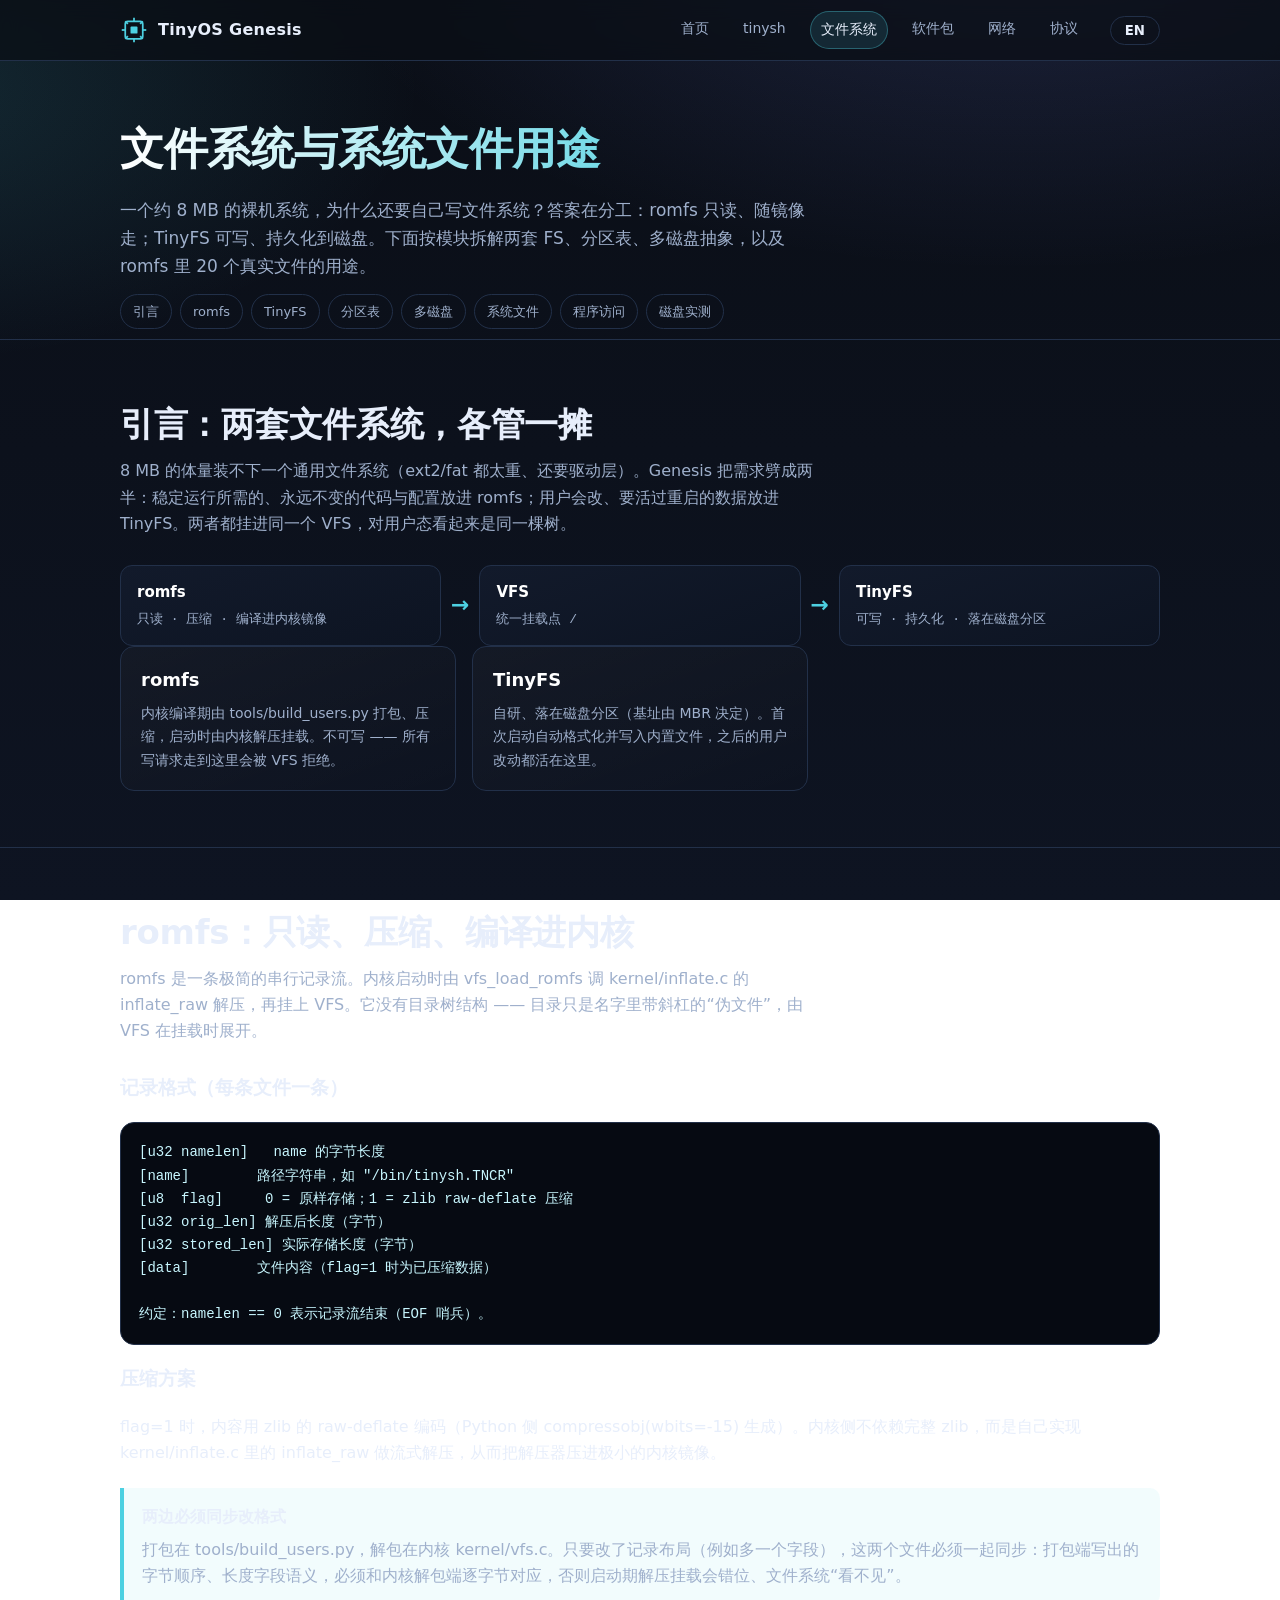
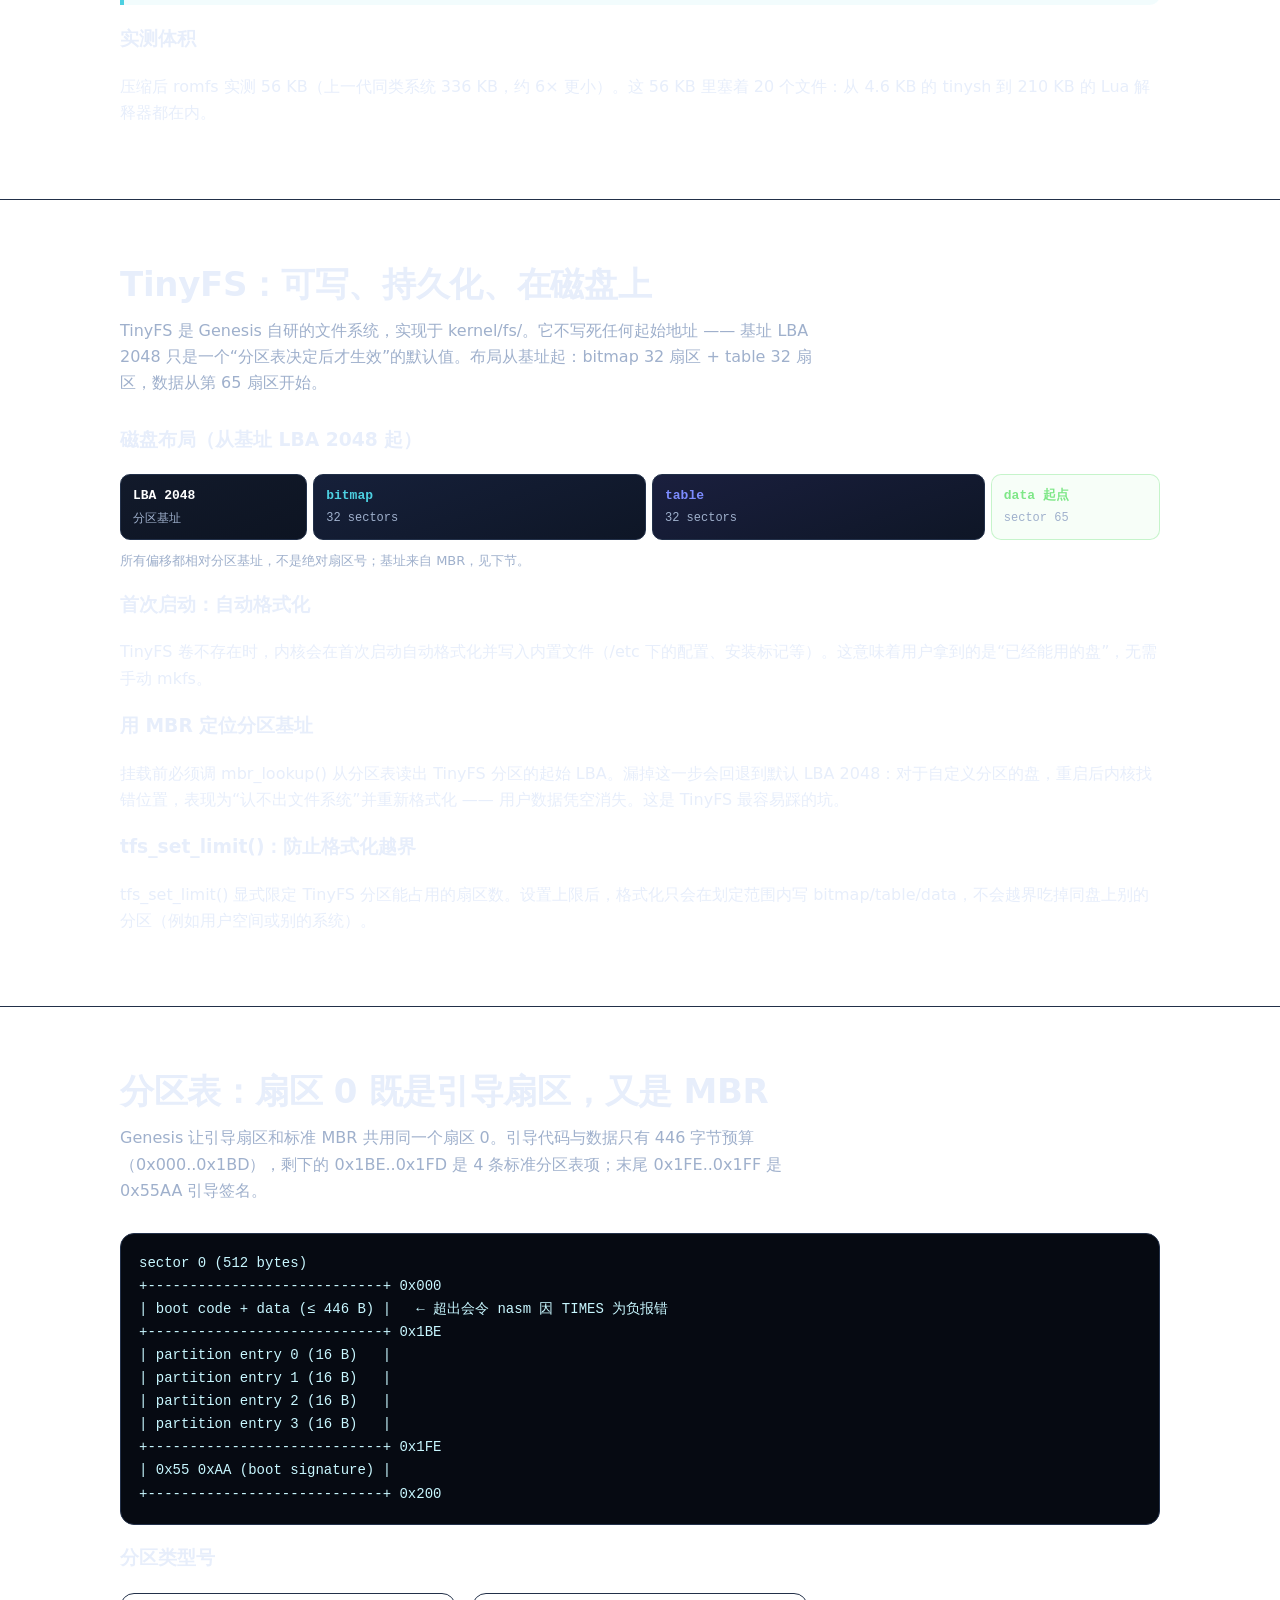
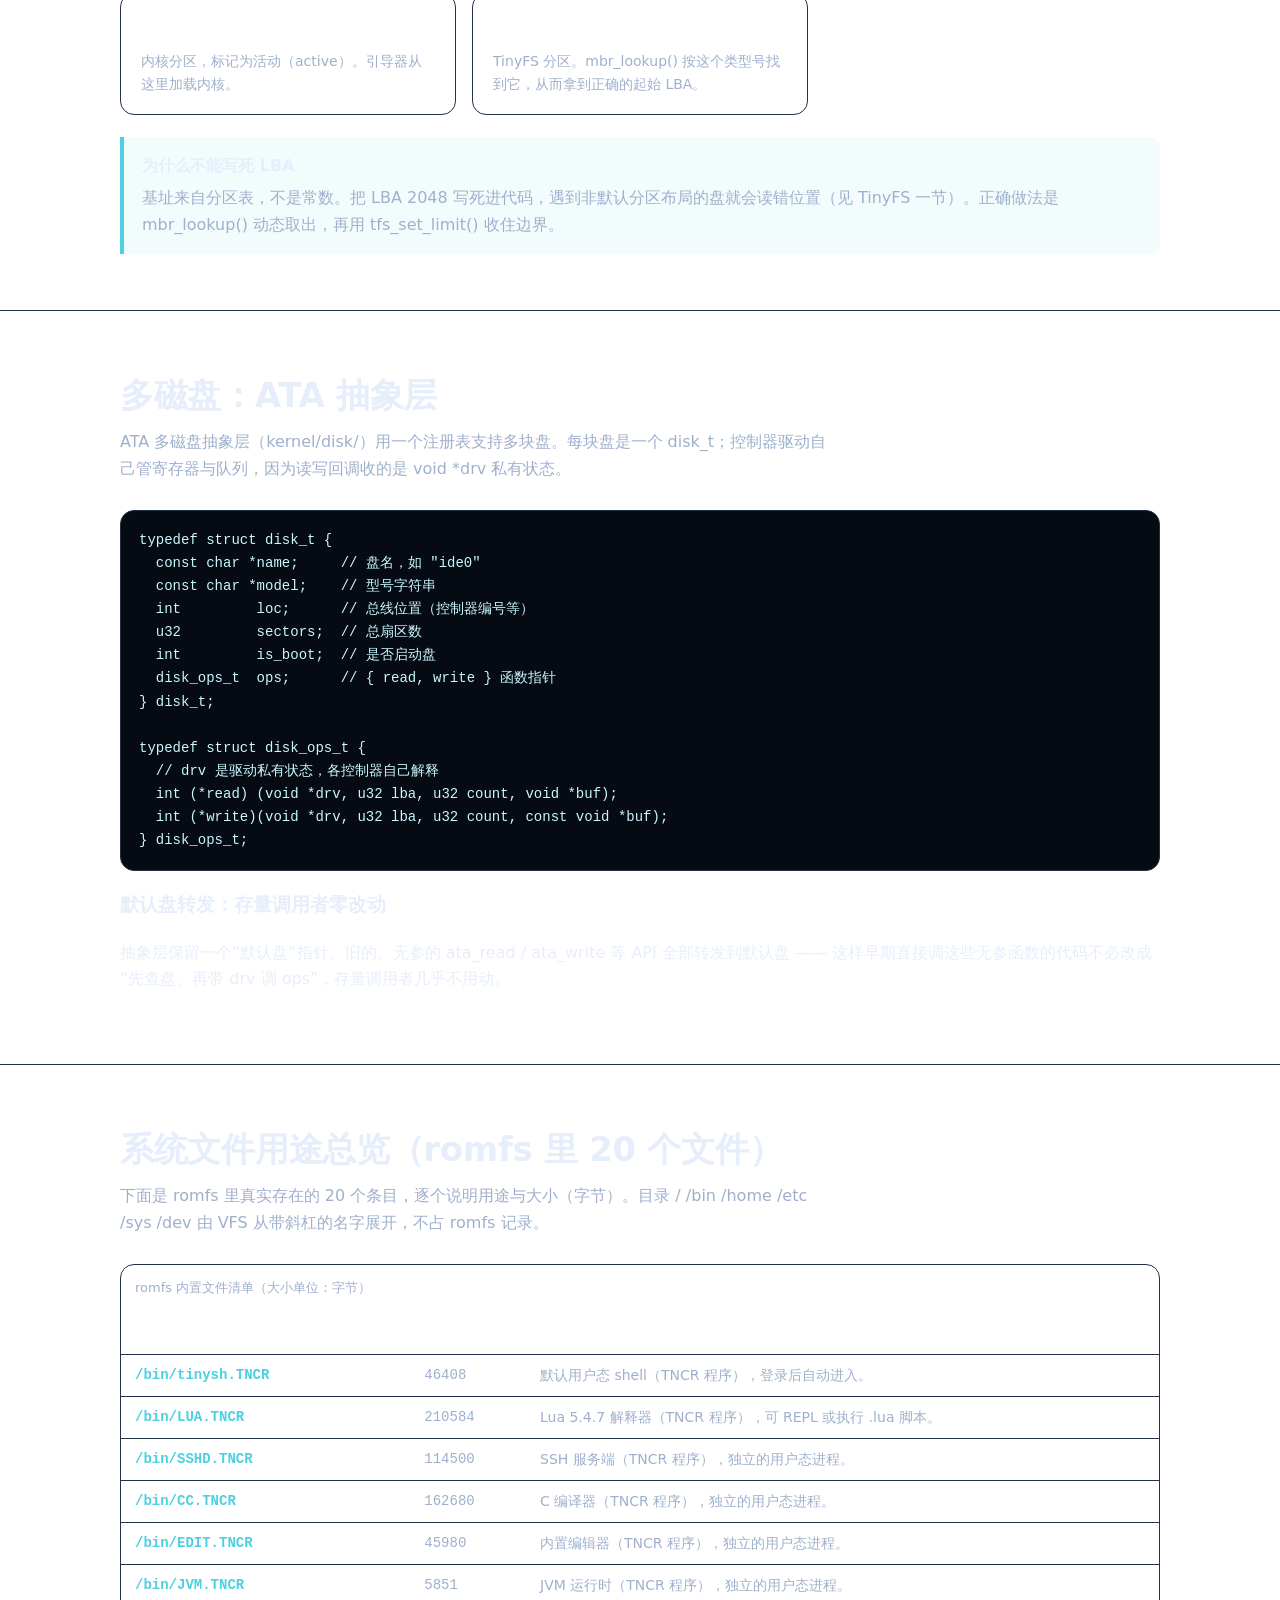
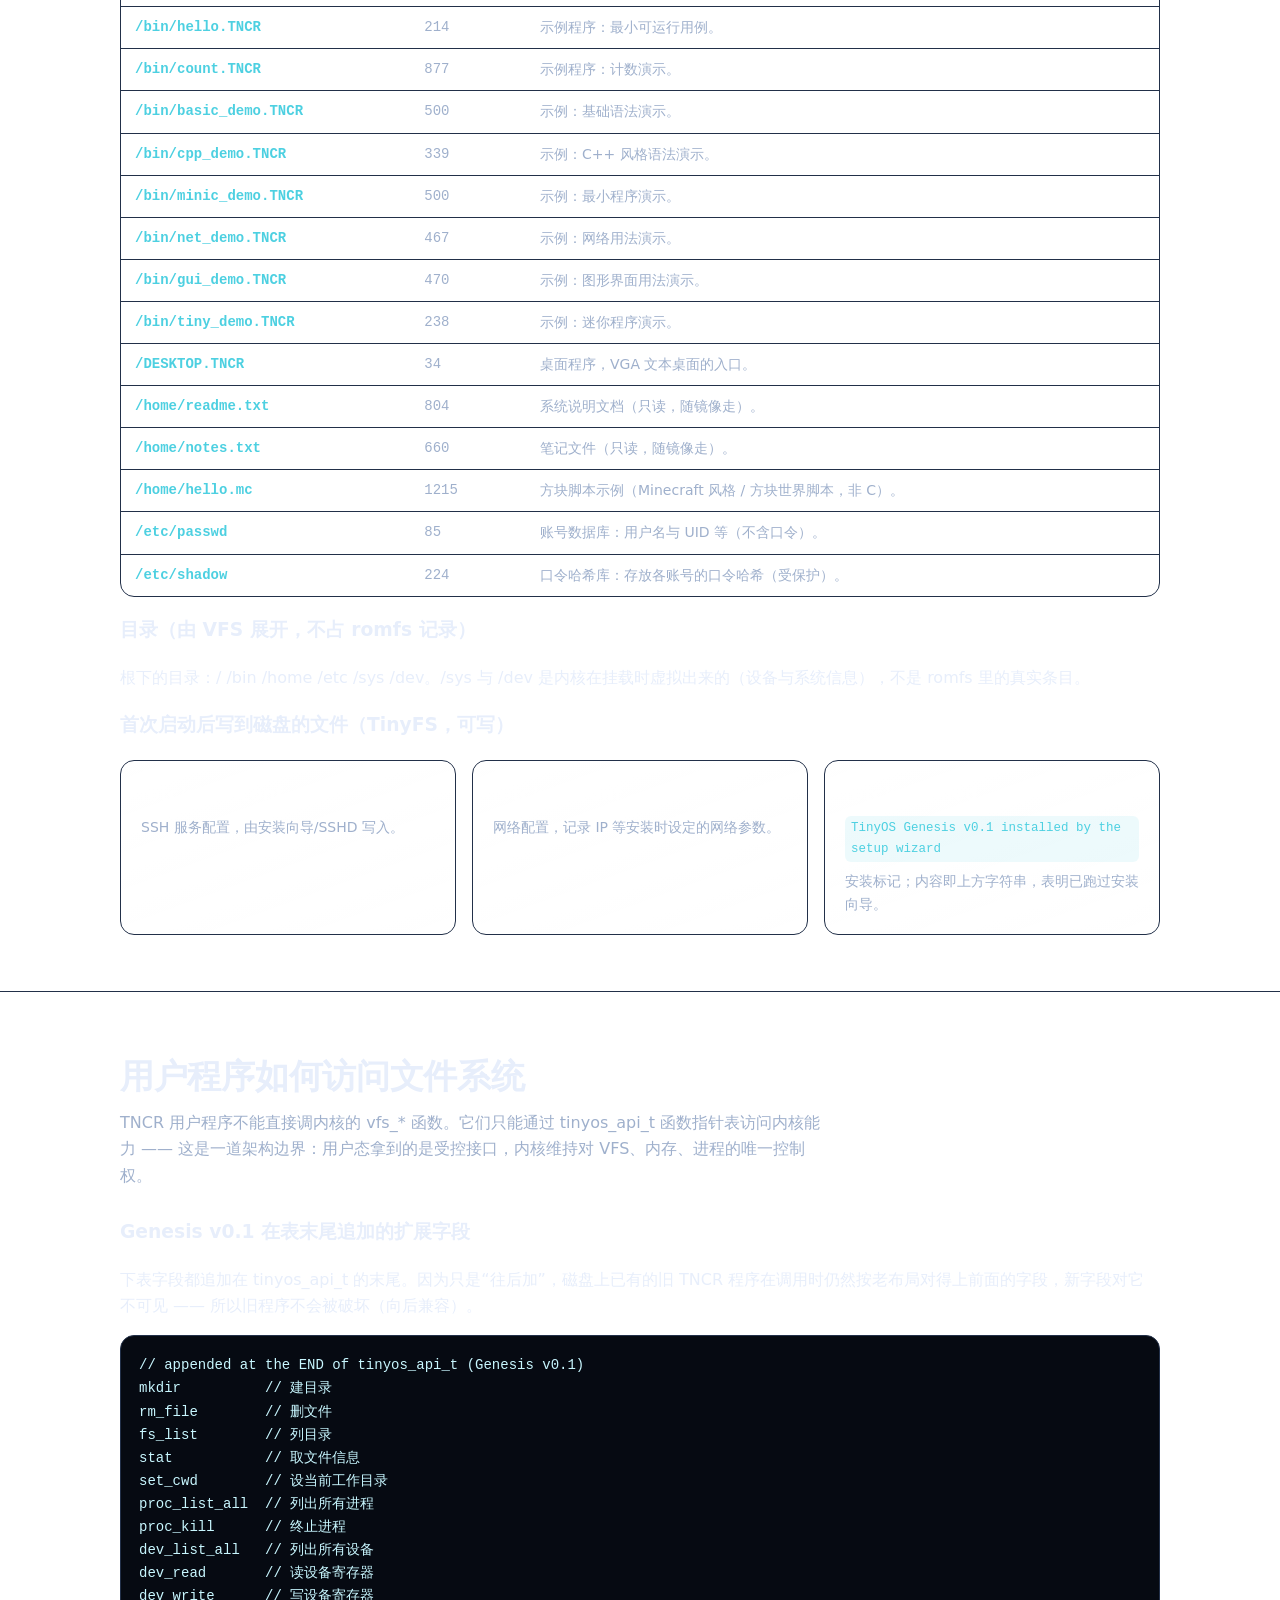
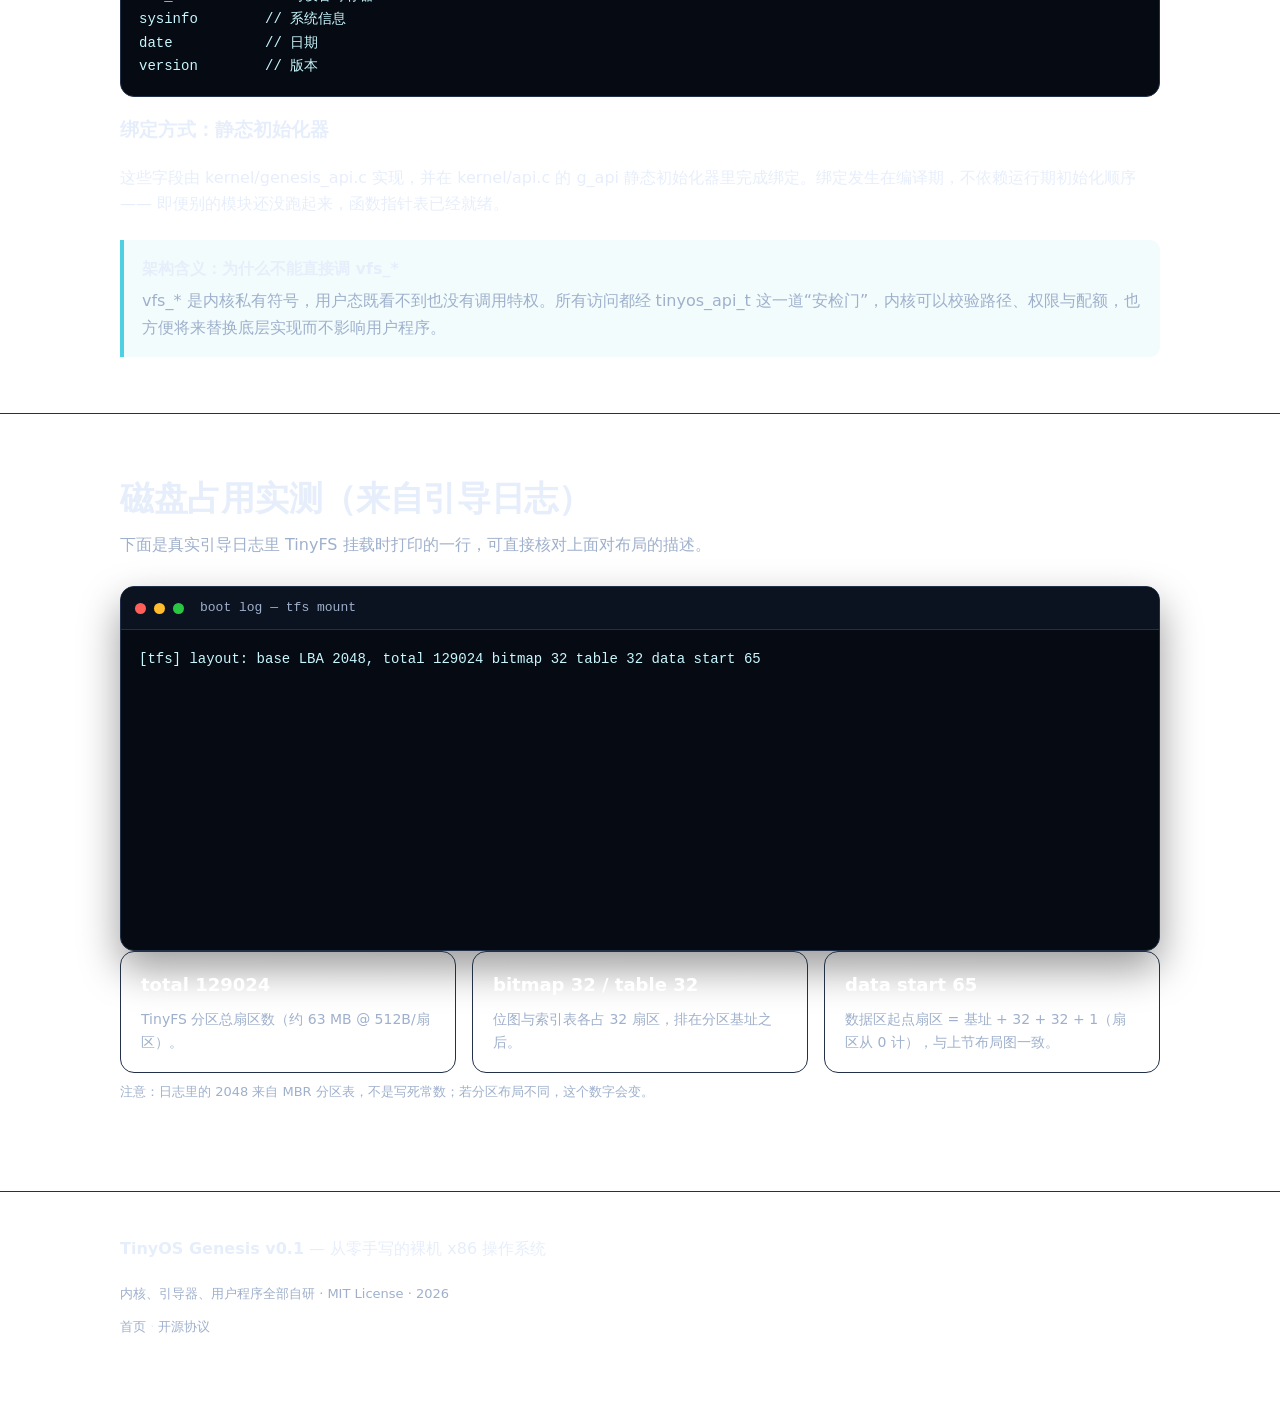
==== filesystem.html @ fe24ce2f "feat(site): full official website in the repo root, six pages GitHub Pages can only serve from the r" ====
<!DOCTYPE html>
<html lang="zh-CN">
<head>
  <meta charset="UTF-8" />
  <meta name="viewport" content="width=device-width, initial-scale=1.0" />
  <meta name="description" content="TinyOS Genesis v0.1 filesystem: the read-only compressed romfs, the writable persistent TinyFS on disk, MBR partition table, ATA multi-disk abstraction, and a full inventory of the 20 system files shipped in romfs." />
  <title>TinyOS Genesis v0.1 · 文件系统 / Filesystem</title>
  <link rel="stylesheet" href="style.css" />
</head>
<body>
  <a class="skip-link" href="#main" data-zh="跳到主内容" data-en="Skip to main content">跳到主内容</a>

  <header class="site-header">
    <div class="wrap header-inner">
      <a class="brand" href="index.html" aria-label="TinyOS Genesis home">
        <svg class="brand-logo" width="28" height="28" viewBox="0 0 32 32" role="img" aria-hidden="true">
          <rect x="6" y="6" width="20" height="20" rx="3" fill="none" stroke="currentColor" stroke-width="2"/>
          <rect x="12" y="12" width="8" height="8" rx="1" fill="currentColor"/>
          <g stroke="currentColor" stroke-width="2">
            <line x1="16" y1="2" x2="16" y2="6"/><line x1="16" y1="26" x2="16" y2="30"/>
            <line x1="2" y1="16" x2="6" y2="16"/><line x1="26" y1="16" x2="30" y2="16"/>
            <line x1="6" y1="6" x2="9" y2="9"/><line x1="26" y1="6" x2="23" y2="9"/>
            <line x1="6" y1="26" x2="9" y2="23"/><line x1="26" y1="26" x2="23" y2="23"/>
          </g>
        </svg>
        <span class="brand-name">TinyOS&nbsp;Genesis</span>
      </a>

      <nav class="site-nav" aria-label="主导航">
        <a href="index.html" data-zh="首页" data-en="Home">首页</a>
        <a href="tinysh.html" data-zh="tinysh" data-en="tinysh">tinysh</a>
        <a href="filesystem.html" aria-current="page" data-zh="文件系统" data-en="Filesystem">文件系统</a>
        <a href="packages.html" data-zh="软件包" data-en="Packages">软件包</a>
        <a href="network.html" data-zh="网络" data-en="Network">网络</a>
        <a href="license.html" data-zh="协议" data-en="License">协议</a>
      </nav>

      <button id="lang-toggle" class="lang-toggle" type="button"
              data-zh="EN" data-en="中文" aria-label="切换语言 / Switch language">EN</button>
    </div>
  </header>

  <main id="main">
    <!-- PAGE HEAD -->
    <section class="page-head" aria-labelledby="page-title">
      <div class="wrap">
        <h1 id="page-title" data-zh="文件系统与系统文件用途" data-en="Filesystem &amp; system files">文件系统与系统文件用途</h1>
        <p class="lede" data-zh="一个约 8&nbsp;MB 的裸机系统，为什么还要自己写文件系统？答案在分工：romfs 只读、随镜像走；TinyFS 可写、持久化到磁盘。下面按模块拆解两套 FS、分区表、多磁盘抽象，以及 romfs 里 20 个真实文件的用途。"
                       data-en="For a bare-metal system of only ~8&nbsp;MB, why hand-write a filesystem at all? The answer is division of labour: romfs is read-only and travels with the image; TinyFS is writable and persists to disk. Below: both filesystems, the partition table, the multi-disk abstraction, and the purpose of all 20 real files shipped in romfs.">一个约 8&nbsp;MB 的裸机系统，为什么还要自己写文件系统？答案在分工：romfs 只读、随镜像走；TinyFS 可写、持久化到磁盘。下面按模块拆解两套 FS、分区表、多磁盘抽象，以及 romfs 里 20 个真实文件的用途。</p>

        <nav class="section-toc" aria-label="本页区块导航">
          <a href="#intro" data-zh="引言" data-en="Intro">引言</a>
          <a href="#romfs" data-zh="romfs" data-en="romfs">romfs</a>
          <a href="#tinyfs" data-zh="TinyFS" data-en="TinyFS">TinyFS</a>
          <a href="#mbr" data-zh="分区表" data-en="Partition table">分区表</a>
          <a href="#disk" data-zh="多磁盘" data-en="Multi-disk">多磁盘</a>
          <a href="#files" data-zh="系统文件" data-en="System files">系统文件</a>
          <a href="#api" data-zh="程序访问" data-en="Program access">程序访问</a>
          <a href="#usage" data-zh="磁盘实测" data-en="Disk usage">磁盘实测</a>
        </nav>
      </div>
    </section>

    <!-- 1. INTRO -->
    <section id="intro" class="section" aria-labelledby="intro-title">
      <div class="wrap">
        <h2 id="intro-title" data-zh="引言：两套文件系统，各管一摊" data-en="Intro: two filesystems, two jobs">引言：两套文件系统，各管一摊</h2>
        <p class="section-lead" data-zh="8&nbsp;MB 的体量装不下一个通用文件系统（ext2/fat 都太重、还要驱动层）。Genesis 把需求劈成两半：稳定运行所需的、永远不变的代码与配置放进 romfs；用户会改、要活过重启的数据放进 TinyFS。两者都挂进同一个 VFS，对用户态看起来是同一棵树。"
                              data-en="An 8&nbsp;MB footprint cannot carry a general-purpose filesystem (ext2/fat are too heavy and need a driver layer). Genesis splits the need in two: code and config that never change go into romfs; data the user mutates and must survive a reboot goes into TinyFS. Both mount into one VFS, so user space sees a single tree.">8&nbsp;MB 的体量装不下一个通用文件系统（ext2/fat 都太重、还要驱动层）。Genesis 把需求劈成两半：稳定运行所需的、永远不变的代码与配置放进 romfs；用户会改、要活过重启的数据放进 TinyFS。两者都挂进同一个 VFS，对用户态看起来是同一棵树。</p>

        <ol class="arch" aria-label="两套文件系统分工示意">
          <li class="arch-node">
            <span class="arch-tag">romfs</span>
            <span class="arch-detail" data-zh="只读 · 压缩 · 编译进内核镜像" data-en="read-only · compressed · linked into kernel image">只读 · 压缩 · 编译进内核镜像</span>
          </li>
          <li class="arch-arrow" aria-hidden="true">→</li>
          <li class="arch-node">
            <span class="arch-tag">VFS</span>
            <span class="arch-detail" data-zh="统一挂载点 /" data-en="single mount point /">统一挂载点 /</span>
          </li>
          <li class="arch-arrow" aria-hidden="true">→</li>
          <li class="arch-node">
            <span class="arch-tag">TinyFS</span>
            <span class="arch-detail" data-zh="可写 · 持久化 · 落在磁盘分区" data-en="writable · persistent · on disk partition">可写 · 持久化 · 落在磁盘分区</span>
          </li>
        </ol>

        <ul class="matrix">
          <li class="card">
            <h3>romfs</h3>
            <p data-zh="内核编译期由 tools/build_users.py 打包、压缩，启动时由内核解压挂载。不可写 —— 所有写请求走到这里会被 VFS 拒绝。" data-en="Packed and compressed at build time by tools/build_users.py, then decompressed and mounted by the kernel at boot. Not writable — any write reaching here is rejected by the VFS.">内核编译期由 tools/build_users.py 打包、压缩，启动时由内核解压挂载。不可写 —— 所有写请求走到这里会被 VFS 拒绝。</p>
          </li>
          <li class="card">
            <h3>TinyFS</h3>
            <p data-zh="自研、落在磁盘分区（基址由 MBR 决定）。首次启动自动格式化并写入内置文件，之后的用户改动都活在这里。" data-en="Hand-written, living in a disk partition (base address decided by the MBR). Auto-formats on first boot and writes built-in files; later user changes all live here.">自研、落在磁盘分区（基址由 MBR 决定）。首次启动自动格式化并写入内置文件，之后的用户改动都活在这里。</p>
          </li>
        </ul>
      </div>
    </section>

    <!-- 2. ROMFS -->
    <section id="romfs" class="section" aria-labelledby="romfs-title">
      <div class="wrap">
        <h2 id="romfs-title" data-zh="romfs：只读、压缩、编译进内核" data-en="romfs: read-only, compressed, linked into the kernel">romfs：只读、压缩、编译进内核</h2>
        <p class="section-lead" data-zh="romfs 是一条极简的串行记录流。内核启动时由 vfs_load_romfs 调 kernel/inflate.c 的 inflate_raw 解压，再挂上 VFS。它没有目录树结构 —— 目录只是名字里带斜杠的“伪文件”，由 VFS 在挂载时展开。"
                              data-en="romfs is a minimal serial stream of records. At boot vfs_load_romfs calls inflate_raw from kernel/inflate.c to decompress it, then mounts it on the VFS. There is no directory tree — directories are just pseudo-files whose names contain slashes, expanded by the VFS at mount time.">romfs 是一条极简的串行记录流。内核启动时由 vfs_load_romfs 调 kernel/inflate.c 的 inflate_raw 解压，再挂上 VFS。它没有目录树结构 —— 目录只是名字里带斜杠的“伪文件”，由 VFS 在挂载时展开。</p>

        <h3 data-zh="记录格式（每条文件一条）" data-en="Record format (one per file)">记录格式（每条文件一条）</h3>
        <div class="code-block" role="img" aria-label="romfs 记录字节布局">
          <pre aria-label="romfs record layout"><code>[u32 namelen]   name 的字节长度
[name]        路径字符串，如 "/bin/tinysh.TNCR"
[u8  flag]     0 = 原样存储；1 = zlib raw-deflate 压缩
[u32 orig_len] 解压后长度（字节）
[u32 stored_len] 实际存储长度（字节）
[data]        文件内容（flag=1 时为已压缩数据）

约定：namelen == 0 表示记录流结束（EOF 哨兵）。</code></pre>
        </div>

        <h3 data-zh="压缩方案" data-en="Compression scheme">压缩方案</h3>
        <p data-zh="flag=1 时，内容用 zlib 的 raw-deflate 编码（Python 侧 compressobj(wbits=-15) 生成）。内核侧不依赖完整 zlib，而是自己实现 kernel/inflate.c 里的 inflate_raw 做流式解压，从而把解压器压进极小的内核镜像。" data-en="When flag=1, the content is zlib raw-deflate (produced host-side with Python compressobj(wbits=-15)). The kernel does not link a full zlib; instead it ships its own inflate_raw in kernel/inflate.c for streaming decompression, keeping the decompressor tiny.">flag=1 时，内容用 zlib 的 raw-deflate 编码（Python 侧 compressobj(wbits=-15) 生成）。内核侧不依赖完整 zlib，而是自己实现 kernel/inflate.c 里的 inflate_raw 做流式解压，从而把解压器压进极小的内核镜像。</p>

        <div class="callout" role="note">
          <h3 data-zh="两边必须同步改格式" data-en="The format must change on both sides">两边必须同步改格式</h3>
          <p data-zh="打包在 tools/build_users.py，解包在内核 kernel/vfs.c。只要改了记录布局（例如多一个字段），这两个文件必须一起同步：打包端写出的字节顺序、长度字段语义，必须和内核解包端逐字节对应，否则启动期解压挂载会错位、文件系统“看不见”。" data-en="Packing lives in tools/build_users.py; unpacking lives in the kernel's kernel/vfs.c. Any change to the record layout (e.g. adding a field) must be made in both files together: the byte order and length fields written by the packer must match the kernel's unpacker exactly, or the boot-time decompress/mount misaligns and the filesystem silently “disappears”.">打包在 tools/build_users.py，解包在内核 kernel/vfs.c。只要改了记录布局（例如多一个字段），这两个文件必须一起同步：打包端写出的字节顺序、长度字段语义，必须和内核解包端逐字节对应，否则启动期解压挂载会错位、文件系统“看不见”。</p>
        </div>

        <h3 data-zh="实测体积" data-en="Measured size">实测体积</h3>
        <p data-zh="压缩后 romfs 实测 56&nbsp;KB（上一代同类系统 336&nbsp;KB，约 6× 更小）。这 56&nbsp;KB 里塞着 20 个文件：从 4.6&nbsp;KB 的 tinysh 到 210&nbsp;KB 的 Lua 解释器都在内。" data-en="The compressed romfs measures 56&nbsp;KB in practice (the previous generation was 336&nbsp;KB — roughly 6× smaller). Those 56&nbsp;KB hold all 20 files, from the 4.6&nbsp;KB tinysh up to the 210&nbsp;KB Lua interpreter.">压缩后 romfs 实测 56&nbsp;KB（上一代同类系统 336&nbsp;KB，约 6× 更小）。这 56&nbsp;KB 里塞着 20 个文件：从 4.6&nbsp;KB 的 tinysh 到 210&nbsp;KB 的 Lua 解释器都在内。</p>
      </div>
    </section>

    <!-- 3. TINYFS -->
    <section id="tinyfs" class="section" aria-labelledby="tinyfs-title">
      <div class="wrap">
        <h2 id="tinyfs-title" data-zh="TinyFS：可写、持久化、在磁盘上" data-en="TinyFS: writable, persistent, on disk">TinyFS：可写、持久化、在磁盘上</h2>
        <p class="section-lead" data-zh="TinyFS 是 Genesis 自研的文件系统，实现于 kernel/fs/。它不写死任何起始地址 —— 基址 LBA 2048 只是一个“分区表决定后才生效”的默认值。布局从基址起：bitmap 32 扇区 + table 32 扇区，数据从第 65 扇区开始。"
                              data-en="TinyFS is Genesis's hand-written filesystem, implemented under kernel/fs/. It hard-codes nothing: the base LBA 2048 is only a default that takes effect after the partition table decides. From the base, the layout is: bitmap 32 sectors + table 32 sectors, with data starting at sector 65.">TinyFS 是 Genesis 自研的文件系统，实现于 kernel/fs/。它不写死任何起始地址 —— 基址 LBA 2048 只是一个“分区表决定后才生效”的默认值。布局从基址起：bitmap 32 扇区 + table 32 扇区，数据从第 65 扇区开始。</p>

        <h3 data-zh="磁盘布局（从基址 LBA 2048 起）" data-en="Disk layout (from base LBA 2048)">磁盘布局（从基址 LBA 2048 起）</h3>
        <div role="img" aria-label="TinyFS 磁盘布局：bitmap 32 扇区、table 32 扇区、data 从 65 扇区起"
             style="display:flex; flex-direction:column; gap:10px; margin:8px 0 4px;">
          <div style="display:flex; flex-wrap:wrap; gap:6px; align-items:stretch;">
            <div style="flex:0 0 18%; min-width:90px; border:1px solid var(--line); border-radius:10px; padding:10px 12px; background:linear-gradient(160deg,#121a2b,#0d1422); display:flex; flex-direction:column; justify-content:center; gap:2px;">
              <span style="font-weight:800; color:#fff; font-family:var(--mono); font-size:13px;">LBA 2048</span>
              <span style="font-size:12px; color:var(--muted);" data-zh="分区基址" data-en="partition base">分区基址</span>
            </div>
            <div style="flex:0 0 32%; min-width:90px; border:1px solid var(--line); border-radius:10px; padding:10px 12px; background:linear-gradient(160deg,#16203a,#0e1626); display:flex; flex-direction:column; justify-content:center; gap:2px;">
              <span style="font-weight:800; color:var(--accent); font-family:var(--mono); font-size:13px;">bitmap</span>
              <span style="font-size:12px; color:var(--muted); font-family:var(--mono);">32 sectors</span>
            </div>
            <div style="flex:0 0 32%; min-width:90px; border:1px solid var(--line); border-radius:10px; padding:10px 12px; background:linear-gradient(160deg,#1a1f3e,#0e1626); display:flex; flex-direction:column; justify-content:center; gap:2px;">
              <span style="font-weight:800; color:var(--accent-2); font-family:var(--mono); font-size:13px;">table</span>
              <span style="font-size:12px; color:var(--muted); font-family:var(--mono);">32 sectors</span>
            </div>
            <div style="flex:1 1 auto; min-width:90px; border:1px solid rgba(126,231,135,.4); border-radius:10px; padding:10px 12px; background:rgba(126,231,135,.06); display:flex; flex-direction:column; justify-content:center; gap:2px;">
              <span style="font-weight:800; color:var(--good); font-family:var(--mono); font-size:13px;" data-zh="data 起点" data-en="data start">data 起点</span>
              <span style="font-size:12px; color:var(--muted); font-family:var(--mono);">sector 65</span>
            </div>
          </div>
          <p style="color:var(--muted); font-size:13px; margin:0;" data-zh="所有偏移都相对分区基址，不是绝对扇区号；基址来自 MBR，见下节。" data-en="All offsets are relative to the partition base, not absolute sector numbers; the base comes from the MBR, next section.">所有偏移都相对分区基址，不是绝对扇区号；基址来自 MBR，见下节。</p>
        </div>

        <h3 data-zh="首次启动：自动格式化" data-en="First boot: auto-format">首次启动：自动格式化</h3>
        <p data-zh="TinyFS 卷不存在时，内核会在首次启动自动格式化并写入内置文件（/etc 下的配置、安装标记等）。这意味着用户拿到的是“已经能用的盘”，无需手动 mkfs。"
           data-en="When a TinyFS volume is absent, the kernel auto-formats it on first boot and writes the built-in files (/etc config, install marker, etc.). The user gets a ready-to-use disk with no manual mkfs.">TinyFS 卷不存在时，内核会在首次启动自动格式化并写入内置文件（/etc 下的配置、安装标记等）。这意味着用户拿到的是“已经能用的盘”，无需手动 mkfs。</p>

        <h3 data-zh="用 MBR 定位分区基址" data-en="Locate the base via the MBR">用 MBR 定位分区基址</h3>
        <p data-zh="挂载前必须调 mbr_lookup() 从分区表读出 TinyFS 分区的起始 LBA。漏掉这一步会回退到默认 LBA 2048：对于自定义分区的盘，重启后内核找错位置，表现为“认不出文件系统”并重新格式化 —— 用户数据凭空消失。这是 TinyFS 最容易踩的坑。"
           data-en="Before mounting, mbr_lookup() must read the TinyFS partition's start LBA from the partition table. Skip it and the code falls back to the default LBA 2048; on a custom-partitioned disk the kernel then looks in the wrong place, “fails to recognise the filesystem” and reformats — the user's data vanishes. It is TinyFS's easiest footgun.">挂载前必须调 mbr_lookup() 从分区表读出 TinyFS 分区的起始 LBA。漏掉这一步会回退到默认 LBA 2048：对于自定义分区的盘，重启后内核找错位置，表现为“认不出文件系统”并重新格式化 —— 用户数据凭空消失。这是 TinyFS 最容易踩的坑。</p>

        <h3 data-zh="tfs_set_limit()：防止格式化越界" data-en="tfs_set_limit(): stop format from overrunning">tfs_set_limit()：防止格式化越界</h3>
        <p data-zh="tfs_set_limit() 显式限定 TinyFS 分区能占用的扇区数。设置上限后，格式化只会在划定范围内写 bitmap/table/data，不会越界吃掉同盘上别的分区（例如用户空间或别的系统）。"
           data-en="tfs_set_limit() explicitly caps how many sectors the TinyFS partition may occupy. With the cap set, formatting only writes bitmap/table/data inside the drawn bounds and will not overrun into neighbouring partitions on the same disk (e.g. user space or another OS).">tfs_set_limit() 显式限定 TinyFS 分区能占用的扇区数。设置上限后，格式化只会在划定范围内写 bitmap/table/data，不会越界吃掉同盘上别的分区（例如用户空间或别的系统）。</p>
      </div>
    </section>

    <!-- 4. MBR / PARTITION TABLE -->
    <section id="mbr" class="section" aria-labelledby="mbr-title">
      <div class="wrap">
        <h2 id="mbr-title" data-zh="分区表：扇区 0 既是引导扇区，又是 MBR" data-en="Partition table: sector 0 is both boot sector and MBR">分区表：扇区 0 既是引导扇区，又是 MBR</h2>
        <p class="section-lead" data-zh="Genesis 让引导扇区和标准 MBR 共用同一个扇区 0。引导代码与数据只有 446 字节预算（0x000..0x1BD），剩下的 0x1BE..0x1FD 是 4 条标准分区表项；末尾 0x1FE..0x1FF 是 0x55AA 引导签名。"
                              data-en="Genesis makes the boot sector and a standard MBR share sector 0. The boot code and data get only a 446-byte budget (0x000..0x1BD); the remaining 0x1BE..0x1FD holds the four standard partition entries; the last 0x1FE..0x1FF is the 0x55AA boot signature.">Genesis 让引导扇区和标准 MBR 共用同一个扇区 0。引导代码与数据只有 446 字节预算（0x000..0x1BD），剩下的 0x1BE..0x1FD 是 4 条标准分区表项；末尾 0x1FE..0x1FF 是 0x55AA 引导签名。</p>

        <div class="code-block" role="img" aria-label="MBR 扇区 0 布局">
          <pre aria-label="MBR sector 0 layout"><code>sector 0 (512 bytes)
+----------------------------+ 0x000
| boot code + data (≤ 446 B) |   ← 超出会令 nasm 因 TIMES 为负报错
+----------------------------+ 0x1BE
| partition entry 0 (16 B)   |
| partition entry 1 (16 B)   |
| partition entry 2 (16 B)   |
| partition entry 3 (16 B)   |
+----------------------------+ 0x1FE
| 0x55 0xAA (boot signature) |
+----------------------------+ 0x200</code></pre>
        </div>

        <h3 data-zh="分区类型号" data-en="Partition type bytes">分区类型号</h3>
        <ul class="matrix">
          <li class="card">
            <h3>0x7E</h3>
            <p data-zh="内核分区，标记为活动（active）。引导器从这里加载内核。" data-en="Kernel partition, marked active. The bootloader loads the kernel from here.">内核分区，标记为活动（active）。引导器从这里加载内核。</p>
          </li>
          <li class="card">
            <h3>0x7F</h3>
            <p data-zh="TinyFS 分区。mbr_lookup() 按这个类型号找到它，从而拿到正确的起始 LBA。" data-en="TinyFS partition. mbr_lookup() finds it by this type byte, obtaining the correct start LBA.">TinyFS 分区。mbr_lookup() 按这个类型号找到它，从而拿到正确的起始 LBA。</p>
          </li>
        </ul>

        <div class="callout" role="note">
          <h3 data-zh="为什么不能写死 LBA" data-en="Why the LBA cannot be hard-coded">为什么不能写死 LBA</h3>
          <p data-zh="基址来自分区表，不是常数。把 LBA 2048 写死进代码，遇到非默认分区布局的盘就会读错位置（见 TinyFS 一节）。正确做法是 mbr_lookup() 动态取出，再用 tfs_set_limit() 收住边界。"
             data-en="The base comes from the partition table, not a constant. Hard-coding LBA 2048 into the code makes it read the wrong place on any non-default layout (see the TinyFS section). The correct path is to read it dynamically with mbr_lookup(), then bound it with tfs_set_limit().">基址来自分区表，不是常数。把 LBA 2048 写死进代码，遇到非默认分区布局的盘就会读错位置（见 TinyFS 一节）。正确做法是 mbr_lookup() 动态取出，再用 tfs_set_limit() 收住边界。</p>
        </div>
      </div>
    </section>

    <!-- 5. MULTI-DISK -->
    <section id="disk" class="section" aria-labelledby="disk-title">
      <div class="wrap">
        <h2 id="disk-title" data-zh="多磁盘：ATA 抽象层" data-en="Multi-disk: the ATA abstraction">多磁盘：ATA 抽象层</h2>
        <p class="section-lead" data-zh="ATA 多磁盘抽象层（kernel/disk/）用一个注册表支持多块盘。每块盘是一个 disk_t；控制器驱动自己管寄存器与队列，因为读写回调收的是 void *drv 私有状态。"
                              data-en="The ATA multi-disk abstraction (kernel/disk/) supports many disks through a registry. Each disk is a disk_t; the controller driver manages its own registers and queues because the read/write callbacks take a void *drv private state.">ATA 多磁盘抽象层（kernel/disk/）用一个注册表支持多块盘。每块盘是一个 disk_t；控制器驱动自己管寄存器与队列，因为读写回调收的是 void *drv 私有状态。</p>

        <div class="code-block" role="img" aria-label="disk_t 与 disk_ops_t 结构">
          <pre aria-label="disk_t / disk_ops_t structs"><code>typedef struct disk_t {
  const char *name;     // 盘名，如 "ide0"
  const char *model;    // 型号字符串
  int         loc;      // 总线位置（控制器编号等）
  u32         sectors;  // 总扇区数
  int         is_boot;  // 是否启动盘
  disk_ops_t  ops;      // { read, write } 函数指针
} disk_t;

typedef struct disk_ops_t {
  // drv 是驱动私有状态，各控制器自己解释
  int (*read) (void *drv, u32 lba, u32 count, void *buf);
  int (*write)(void *drv, u32 lba, u32 count, const void *buf);
} disk_ops_t;</code></pre>
        </div>

        <h3 data-zh="默认盘转发：存量调用者零改动" data-en="Default-disk forwarding: zero churn for callers">默认盘转发：存量调用者零改动</h3>
        <p data-zh="抽象层保留一个“默认盘”指针。旧的、无参的 ata_read / ata_write 等 API 全部转发到默认盘 —— 这样早期直接调这些无参函数的代码不必改成“先查盘、再带 drv 调 ops”，存量调用者几乎不用动。"
           data-en="The abstraction keeps a “default disk” pointer. The old parameter-less ata_read / ata_write etc. all forward to the default disk — so early code that calls these no-arg functions need not be rewritten to “look up a disk, then call ops with drv”; existing callers stay almost untouched.">抽象层保留一个“默认盘”指针。旧的、无参的 ata_read / ata_write 等 API 全部转发到默认盘 —— 这样早期直接调这些无参函数的代码不必改成“先查盘、再带 drv 调 ops”，存量调用者几乎不用动。</p>
      </div>
    </section>

    <!-- 6. SYSTEM FILES -->
    <section id="files" class="section" aria-labelledby="files-title">
      <div class="wrap">
        <h2 id="files-title" data-zh="系统文件用途总览（romfs 里 20 个文件）" data-en="System file inventory (20 files in romfs)">系统文件用途总览（romfs 里 20 个文件）</h2>
        <p class="section-lead" data-zh="下面是 romfs 里真实存在的 20 个条目，逐个说明用途与大小（字节）。目录 / /bin /home /etc /sys /dev 由 VFS 从带斜杠的名字展开，不占 romfs 记录。"
                              data-en="Below are the 20 real entries present in romfs, each annotated with its purpose and size (bytes). The directories / /bin /home /etc /sys /dev are expanded by the VFS from slash-bearing names and do not consume romfs records.">下面是 romfs 里真实存在的 20 个条目，逐个说明用途与大小（字节）。目录 / /bin /home /etc /sys /dev 由 VFS 从带斜杠的名字展开，不占 romfs 记录。</p>

        <div style="overflow:auto; border:1px solid var(--line); border-radius:var(--radius);">
          <table style="width:100%; border-collapse:collapse; font-size:14px; min-width:520px;">
            <caption style="caption-side:top; text-align:left; padding:12px 14px; color:var(--muted); font-size:13px;" data-zh="romfs 内置文件清单（大小单位：字节）" data-en="romfs built-in file list (size in bytes)">romfs 内置文件清单（大小单位：字节）</caption>
            <thead>
              <tr style="background:rgba(255,255,255,.03); text-align:left;">
                <th scope="col" style="padding:10px 14px; border-bottom:1px solid var(--line); color:#fff;" data-zh="路径" data-en="Path">路径</th>
                <th scope="col" style="padding:10px 14px; border-bottom:1px solid var(--line); color:#fff;" data-zh="大小" data-en="Size">大小</th>
                <th scope="col" style="padding:10px 14px; border-bottom:1px solid var(--line); color:#fff;" data-zh="用途" data-en="Purpose">用途</th>
              </tr>
            </thead>
            <tbody>
              <tr style="border-bottom:1px solid var(--line);">
                <th scope="row" style="padding:9px 14px; text-align:left; font-family:var(--mono); color:var(--accent); font-weight:600; white-space:nowrap;">/bin/tinysh.TNCR</th>
                <td style="padding:9px 14px; font-family:var(--mono); color:var(--muted);">46408</td>
                <td style="padding:9px 14px; color:var(--muted);" data-zh="默认用户态 shell（TNCR 程序），登录后自动进入。" data-en="The default user-space shell (TNCR program), auto-launched after login.">默认用户态 shell（TNCR 程序），登录后自动进入。</td>
              </tr>
              <tr style="border-bottom:1px solid var(--line);">
                <th scope="row" style="padding:9px 14px; text-align:left; font-family:var(--mono); color:var(--accent); font-weight:600; white-space:nowrap;">/bin/LUA.TNCR</th>
                <td style="padding:9px 14px; font-family:var(--mono); color:var(--muted);">210584</td>
                <td style="padding:9px 14px; color:var(--muted);" data-zh="Lua 5.4.7 解释器（TNCR 程序），可 REPL 或执行 .lua 脚本。" data-en="Lua 5.4.7 interpreter (TNCR program); REPL or run .lua scripts.">Lua 5.4.7 解释器（TNCR 程序），可 REPL 或执行 .lua 脚本。</td>
              </tr>
              <tr style="border-bottom:1px solid var(--line);">
                <th scope="row" style="padding:9px 14px; text-align:left; font-family:var(--mono); color:var(--accent); font-weight:600; white-space:nowrap;">/bin/SSHD.TNCR</th>
                <td style="padding:9px 14px; font-family:var(--mono); color:var(--muted);">114500</td>
                <td style="padding:9px 14px; color:var(--muted);" data-zh="SSH 服务端（TNCR 程序），独立的用户态进程。" data-en="SSH server (TNCR program), a separate user-space process.">SSH 服务端（TNCR 程序），独立的用户态进程。</td>
              </tr>
              <tr style="border-bottom:1px solid var(--line);">
                <th scope="row" style="padding:9px 14px; text-align:left; font-family:var(--mono); color:var(--accent); font-weight:600; white-space:nowrap;">/bin/CC.TNCR</th>
                <td style="padding:9px 14px; font-family:var(--mono); color:var(--muted);">162680</td>
                <td style="padding:9px 14px; color:var(--muted);" data-zh="C 编译器（TNCR 程序），独立的用户态进程。" data-en="C compiler (TNCR program), a separate user-space process.">C 编译器（TNCR 程序），独立的用户态进程。</td>
              </tr>
              <tr style="border-bottom:1px solid var(--line);">
                <th scope="row" style="padding:9px 14px; text-align:left; font-family:var(--mono); color:var(--accent); font-weight:600; white-space:nowrap;">/bin/EDIT.TNCR</th>
                <td style="padding:9px 14px; font-family:var(--mono); color:var(--muted);">45980</td>
                <td style="padding:9px 14px; color:var(--muted);" data-zh="内置编辑器（TNCR 程序），独立的用户态进程。" data-en="Built-in editor (TNCR program), a separate user-space process.">内置编辑器（TNCR 程序），独立的用户态进程。</td>
              </tr>
              <tr style="border-bottom:1px solid var(--line);">
                <th scope="row" style="padding:9px 14px; text-align:left; font-family:var(--mono); color:var(--accent); font-weight:600; white-space:nowrap;">/bin/JVM.TNCR</th>
                <td style="padding:9px 14px; font-family:var(--mono); color:var(--muted);">5851</td>
                <td style="padding:9px 14px; color:var(--muted);" data-zh="JVM 运行时（TNCR 程序），独立的用户态进程。" data-en="JVM runtime (TNCR program), a separate user-space process.">JVM 运行时（TNCR 程序），独立的用户态进程。</td>
              </tr>
              <tr style="border-bottom:1px solid var(--line);">
                <th scope="row" style="padding:9px 14px; text-align:left; font-family:var(--mono); color:var(--accent); font-weight:600; white-space:nowrap;">/bin/hello.TNCR</th>
                <td style="padding:9px 14px; font-family:var(--mono); color:var(--muted);">214</td>
                <td style="padding:9px 14px; color:var(--muted);" data-zh="示例程序：最小可运行用例。" data-en="Example program: a minimal runnable case.">示例程序：最小可运行用例。</td>
              </tr>
              <tr style="border-bottom:1px solid var(--line);">
                <th scope="row" style="padding:9px 14px; text-align:left; font-family:var(--mono); color:var(--accent); font-weight:600; white-space:nowrap;">/bin/count.TNCR</th>
                <td style="padding:9px 14px; font-family:var(--mono); color:var(--muted);">877</td>
                <td style="padding:9px 14px; color:var(--muted);" data-zh="示例程序：计数演示。" data-en="Example program: a counting demo.">示例程序：计数演示。</td>
              </tr>
              <tr style="border-bottom:1px solid var(--line);">
                <th scope="row" style="padding:9px 14px; text-align:left; font-family:var(--mono); color:var(--accent); font-weight:600; white-space:nowrap;">/bin/basic_demo.TNCR</th>
                <td style="padding:9px 14px; font-family:var(--mono); color:var(--muted);">500</td>
                <td style="padding:9px 14px; color:var(--muted);" data-zh="示例：基础语法演示。" data-en="Example: basic-syntax demo.">示例：基础语法演示。</td>
              </tr>
              <tr style="border-bottom:1px solid var(--line);">
                <th scope="row" style="padding:9px 14px; text-align:left; font-family:var(--mono); color:var(--accent); font-weight:600; white-space:nowrap;">/bin/cpp_demo.TNCR</th>
                <td style="padding:9px 14px; font-family:var(--mono); color:var(--muted);">339</td>
                <td style="padding:9px 14px; color:var(--muted);" data-zh="示例：C++ 风格语法演示。" data-en="Example: C++-style syntax demo.">示例：C++ 风格语法演示。</td>
              </tr>
              <tr style="border-bottom:1px solid var(--line);">
                <th scope="row" style="padding:9px 14px; text-align:left; font-family:var(--mono); color:var(--accent); font-weight:600; white-space:nowrap;">/bin/minic_demo.TNCR</th>
                <td style="padding:9px 14px; font-family:var(--mono); color:var(--muted);">500</td>
                <td style="padding:9px 14px; color:var(--muted);" data-zh="示例：最小程序演示。" data-en="Example: minimal-program demo.">示例：最小程序演示。</td>
              </tr>
              <tr style="border-bottom:1px solid var(--line);">
                <th scope="row" style="padding:9px 14px; text-align:left; font-family:var(--mono); color:var(--accent); font-weight:600; white-space:nowrap;">/bin/net_demo.TNCR</th>
                <td style="padding:9px 14px; font-family:var(--mono); color:var(--muted);">467</td>
                <td style="padding:9px 14px; color:var(--muted);" data-zh="示例：网络用法演示。" data-en="Example: networking demo.">示例：网络用法演示。</td>
              </tr>
              <tr style="border-bottom:1px solid var(--line);">
                <th scope="row" style="padding:9px 14px; text-align:left; font-family:var(--mono); color:var(--accent); font-weight:600; white-space:nowrap;">/bin/gui_demo.TNCR</th>
                <td style="padding:9px 14px; font-family:var(--mono); color:var(--muted);">470</td>
                <td style="padding:9px 14px; color:var(--muted);" data-zh="示例：图形界面用法演示。" data-en="Example: graphical-interface demo.">示例：图形界面用法演示。</td>
              </tr>
              <tr style="border-bottom:1px solid var(--line);">
                <th scope="row" style="padding:9px 14px; text-align:left; font-family:var(--mono); color:var(--accent); font-weight:600; white-space:nowrap;">/bin/tiny_demo.TNCR</th>
                <td style="padding:9px 14px; font-family:var(--mono); color:var(--muted);">238</td>
                <td style="padding:9px 14px; color:var(--muted);" data-zh="示例：迷你程序演示。" data-en="Example: tiny-program demo.">示例：迷你程序演示。</td>
              </tr>
              <tr style="border-bottom:1px solid var(--line);">
                <th scope="row" style="padding:9px 14px; text-align:left; font-family:var(--mono); color:var(--accent); font-weight:600; white-space:nowrap;">/DESKTOP.TNCR</th>
                <td style="padding:9px 14px; font-family:var(--mono); color:var(--muted);">34</td>
                <td style="padding:9px 14px; color:var(--muted);" data-zh="桌面程序，VGA 文本桌面的入口。" data-en="Desktop program, the entry point for the VGA text desktop.">桌面程序，VGA 文本桌面的入口。</td>
              </tr>
              <tr style="border-bottom:1px solid var(--line);">
                <th scope="row" style="padding:9px 14px; text-align:left; font-family:var(--mono); color:var(--accent); font-weight:600; white-space:nowrap;">/home/readme.txt</th>
                <td style="padding:9px 14px; font-family:var(--mono); color:var(--muted);">804</td>
                <td style="padding:9px 14px; color:var(--muted);" data-zh="系统说明文档（只读，随镜像走）。" data-en="System readme document (read-only, ships with the image).">系统说明文档（只读，随镜像走）。</td>
              </tr>
              <tr style="border-bottom:1px solid var(--line);">
                <th scope="row" style="padding:9px 14px; text-align:left; font-family:var(--mono); color:var(--accent); font-weight:600; white-space:nowrap;">/home/notes.txt</th>
                <td style="padding:9px 14px; font-family:var(--mono); color:var(--muted);">660</td>
                <td style="padding:9px 14px; color:var(--muted);" data-zh="笔记文件（只读，随镜像走）。" data-en="Notes file (read-only, ships with the image).">笔记文件（只读，随镜像走）。</td>
              </tr>
              <tr style="border-bottom:1px solid var(--line);">
                <th scope="row" style="padding:9px 14px; text-align:left; font-family:var(--mono); color:var(--accent); font-weight:600; white-space:nowrap;">/home/hello.mc</th>
                <td style="padding:9px 14px; font-family:var(--mono); color:var(--muted);">1215</td>
                <td style="padding:9px 14px; color:var(--muted);" data-zh="方块脚本示例（Minecraft 风格 / 方块世界脚本，非 C）。" data-en="Block-script example (a block-world / Minecraft-style script, not C).">方块脚本示例（Minecraft 风格 / 方块世界脚本，非 C）。</td>
              </tr>
              <tr style="border-bottom:1px solid var(--line);">
                <th scope="row" style="padding:9px 14px; text-align:left; font-family:var(--mono); color:var(--accent); font-weight:600; white-space:nowrap;">/etc/passwd</th>
                <td style="padding:9px 14px; font-family:var(--mono); color:var(--muted);">85</td>
                <td style="padding:9px 14px; color:var(--muted);" data-zh="账号数据库：用户名与 UID 等（不含口令）。" data-en="Account database: usernames and UIDs etc. (no passwords).">账号数据库：用户名与 UID 等（不含口令）。</td>
              </tr>
              <tr>
                <th scope="row" style="padding:9px 14px; text-align:left; font-family:var(--mono); color:var(--accent); font-weight:600; white-space:nowrap;">/etc/shadow</th>
                <td style="padding:9px 14px; font-family:var(--mono); color:var(--muted);">224</td>
                <td style="padding:9px 14px; color:var(--muted);" data-zh="口令哈希库：存放各账号的口令哈希（受保护）。" data-en="Password-hash store: holds each account's password hash (protected).">口令哈希库：存放各账号的口令哈希（受保护）。</td>
              </tr>
            </tbody>
          </table>
        </div>

        <h3 data-zh="目录（由 VFS 展开，不占 romfs 记录）" data-en="Directories (expanded by VFS, no romfs record)">目录（由 VFS 展开，不占 romfs 记录）</h3>
        <p data-zh="根下的目录：/ /bin /home /etc /sys /dev。/sys 与 /dev 是内核在挂载时虚拟出来的（设备与系统信息），不是 romfs 里的真实条目。"
           data-en="Top-level directories: / /bin /home /etc /sys /dev. /sys and /dev are virtualized by the kernel at mount time (devices and system info), not real romfs entries.">根下的目录：/ /bin /home /etc /sys /dev。/sys 与 /dev 是内核在挂载时虚拟出来的（设备与系统信息），不是 romfs 里的真实条目。</p>

        <h3 data-zh="首次启动后写到磁盘的文件（TinyFS，可写）" data-en="Files written to disk after first boot (TinyFS, writable)">首次启动后写到磁盘的文件（TinyFS，可写）</h3>
        <ul class="matrix">
          <li class="card">
            <h3>/etc/sshd.conf</h3>
            <p data-zh="SSH 服务配置，由安装向导/SSHD 写入。" data-en="SSH service config, written by the installer / SSHD.">SSH 服务配置，由安装向导/SSHD 写入。</p>
          </li>
          <li class="card">
            <h3>/etc/net.conf</h3>
            <p data-zh="网络配置，记录 IP 等安装时设定的网络参数。" data-en="Network config, recording network parameters set at install time.">网络配置，记录 IP 等安装时设定的网络参数。</p>
          </li>
          <li class="card">
            <h3>/etc/installed</h3>
            <p><code>TinyOS Genesis v0.1 installed by the setup wizard</code></p>
            <p data-zh="安装标记；内容即上方字符串，表明已跑过安装向导。" data-en="Install marker; its content is exactly the string above, proving the setup wizard ran.">安装标记；内容即上方字符串，表明已跑过安装向导。</p>
          </li>
        </ul>
      </div>
    </section>

    <!-- 7. USER PROGRAM ACCESS -->
    <section id="api" class="section" aria-labelledby="api-title">
      <div class="wrap">
        <h2 id="api-title" data-zh="用户程序如何访问文件系统" data-en="How user programs access the filesystem">用户程序如何访问文件系统</h2>
        <p class="section-lead" data-zh="TNCR 用户程序不能直接调内核的 vfs_* 函数。它们只能通过 tinyos_api_t 函数指针表访问内核能力 —— 这是一道架构边界：用户态拿到的是受控接口，内核维持对 VFS、内存、进程的唯一控制权。"
                              data-en="TNCR user programs cannot call the kernel's vfs_* functions directly. They reach the kernel only through the tinyos_api_t function-pointer table — an architectural boundary: user space gets a controlled interface while the kernel keeps sole control of the VFS, memory and processes.">TNCR 用户程序不能直接调内核的 vfs_* 函数。它们只能通过 tinyos_api_t 函数指针表访问内核能力 —— 这是一道架构边界：用户态拿到的是受控接口，内核维持对 VFS、内存、进程的唯一控制权。</p>

        <h3 data-zh="Genesis v0.1 在表末尾追加的扩展字段" data-en="Genesis v0.1 fields appended at the table's end">Genesis v0.1 在表末尾追加的扩展字段</h3>
        <p data-zh="下表字段都追加在 tinyos_api_t 的末尾。因为只是“往后加”，磁盘上已有的旧 TNCR 程序在调用时仍然按老布局对得上前面的字段，新字段对它不可见 —— 所以旧程序不会被破坏（向后兼容）。"
           data-en="All fields below are appended to the end of tinyos_api_t. Because they are only “added at the tail”, old TNCR programs already on disk still line up with the earlier fields by their old layout, and the new fields are simply invisible to them — so old programs are not broken (backward compatible).">下表字段都追加在 tinyos_api_t 的末尾。因为只是“往后加”，磁盘上已有的旧 TNCR 程序在调用时仍然按老布局对得上前面的字段，新字段对它不可见 —— 所以旧程序不会被破坏（向后兼容）。</p>

        <div class="code-block" role="img" aria-label="Genesis v0.1 追加的 API 字段">
          <pre aria-label="appended API fields"><code>// appended at the END of tinyos_api_t (Genesis v0.1)
mkdir          // 建目录
rm_file        // 删文件
fs_list        // 列目录
stat           // 取文件信息
set_cwd        // 设当前工作目录
proc_list_all  // 列出所有进程
proc_kill      // 终止进程
dev_list_all   // 列出所有设备
dev_read       // 读设备寄存器
dev_write      // 写设备寄存器
sysinfo        // 系统信息
date           // 日期
version        // 版本</code></pre>
        </div>

        <h3 data-zh="绑定方式：静态初始化器" data-en="Binding: static initializer">绑定方式：静态初始化器</h3>
        <p data-zh="这些字段由 kernel/genesis_api.c 实现，并在 kernel/api.c 的 g_api 静态初始化器里完成绑定。绑定发生在编译期，不依赖运行期初始化顺序 —— 即便别的模块还没跑起来，函数指针表已经就绪。"
           data-en="These fields are implemented in kernel/genesis_api.c and bound inside the g_api static initializer in kernel/api.c. The binding happens at compile time and does not depend on runtime init order — the function-pointer table is ready even before other modules have run.">这些字段由 kernel/genesis_api.c 实现，并在 kernel/api.c 的 g_api 静态初始化器里完成绑定。绑定发生在编译期，不依赖运行期初始化顺序 —— 即便别的模块还没跑起来，函数指针表已经就绪。</p>

        <div class="callout" role="note">
          <h3 data-zh="架构含义：为什么不能直接调 vfs_*" data-en="Architectural meaning: why no direct vfs_*">架构含义：为什么不能直接调 vfs_*</h3>
          <p data-zh="vfs_* 是内核私有符号，用户态既看不到也没有调用特权。所有访问都经 tinyos_api_t 这一道“安检门”，内核可以校验路径、权限与配额，也方便将来替换底层实现而不影响用户程序。"
             data-en="vfs_* are kernel-private symbols: user space neither sees them nor has the privilege to call them. Every access goes through the tinyos_api_t “checkpoint”, where the kernel can validate path, permission and quota — and can later swap the underlying implementation without touching user programs.">vfs_* 是内核私有符号，用户态既看不到也没有调用特权。所有访问都经 tinyos_api_t 这一道“安检门”，内核可以校验路径、权限与配额，也方便将来替换底层实现而不影响用户程序。</p>
        </div>
      </div>
    </section>

    <!-- 8. DISK USAGE -->
    <section id="usage" class="section" aria-labelledby="usage-title">
      <div class="wrap">
        <h2 id="usage-title" data-zh="磁盘占用实测（来自引导日志）" data-en="Measured disk usage (from the boot log)">磁盘占用实测（来自引导日志）</h2>
        <p class="section-lead" data-zh="下面是真实引导日志里 TinyFS 挂载时打印的一行，可直接核对上面对布局的描述。"
                              data-en="Below is a real line printed by TinyFS at mount time during boot; it directly confirms the layout described above.">下面是真实引导日志里 TinyFS 挂载时打印的一行，可直接核对上面对布局的描述。</p>

        <div class="term" role="img" aria-label="TinyFS 引导日志">
          <div class="term-bar" aria-hidden="true">
            <span class="dot"></span><span class="dot"></span><span class="dot"></span>
            <span class="term-title">boot log — tfs mount</span>
          </div>
          <pre class="term-body" aria-label="引导日志输出">[tfs] layout: base LBA 2048, total 129024 bitmap 32 table 32 data start 65</pre>
        </div>

        <ul class="matrix">
          <li class="card">
            <h3>total 129024</h3>
            <p data-zh="TinyFS 分区总扇区数（约 63&nbsp;MB @ 512B/扇区）。" data-en="Total sectors in the TinyFS partition (~63&nbsp;MB at 512B/sector).">TinyFS 分区总扇区数（约 63&nbsp;MB @ 512B/扇区）。</p>
          </li>
          <li class="card">
            <h3>bitmap 32 / table 32</h3>
            <p data-zh="位图与索引表各占 32 扇区，排在分区基址之后。" data-en="Bitmap and index table each take 32 sectors, right after the partition base.">位图与索引表各占 32 扇区，排在分区基址之后。</p>
          </li>
          <li class="card">
            <h3>data start 65</h3>
            <p data-zh="数据区起点扇区 = 基址 + 32 + 32 + 1（扇区从 0 计），与上节布局图一致。" data-en="Data area start sector = base + 32 + 32 + 1 (sectors are 0-indexed), matching the layout diagram above.">数据区起点扇区 = 基址 + 32 + 32 + 1（扇区从 0 计），与上节布局图一致。</p>
          </li>
        </ul>

        <p class="chart-note" data-zh="注意：日志里的 2048 来自 MBR 分区表，不是写死常数；若分区布局不同，这个数字会变。"
                           data-en="Note: the 2048 in the log comes from the MBR partition table, not a hard-coded constant; on a different layout this number changes.">注意：日志里的 2048 来自 MBR 分区表，不是写死常数；若分区布局不同，这个数字会变。</p>
      </div>
    </section>
  </main>

  <footer class="site-footer">
    <div class="wrap footer-inner">
      <p><strong>TinyOS Genesis v0.1</strong> — <span data-zh="从零手写的裸机 x86 操作系统" data-en="a from-scratch bare-metal x86 OS">从零手写的裸机 x86 操作系统</span></p>
      <p class="footer-meta" data-zh="内核、引导器、用户程序全部自研 · MIT License · 2026" data-en="kernel, bootloader and user programs all built in-house · MIT License · 2026">内核、引导器、用户程序全部自研 · MIT License · 2026</p>
      <p class="footer-links"><a href="index.html" data-zh="首页" data-en="Home">首页</a> · <a href="license.html" data-zh="开源协议" data-en="License">开源协议</a></p>
    </div>
  </footer>

  <script src="app.js" defer></script>
</body>
</html>
---- style.css ----
/* ============================================================
   TinyOS Genesis v0.1 — site styles
   Pure static. No build tool, no CDN, no external assets.
   Visuals: CSS gradients + the inline SVG logo in index.html.
   ============================================================ */

:root {
  --bg:        #0a0e16;
  --bg-2:      #0e1422;
  --panel:     #121a2b;
  --panel-2:   #162034;
  --line:      #223049;
  --text:      #e7eefb;
  --muted:     #9fb0cc;
  --accent:    #4dd0e1;   /* cyan */
  --accent-2:  #7c8cff;   /* indigo */
  --good:      #7ee787;   /* green */
  --warn:      #ffd166;
  --old-bar:   #3a4a63;
  --radius:    14px;
  --maxw:      1080px;
  --font: "PingFang SC", "Microsoft YaHei", "Hiragino Sans GB",
          "Source Han Sans SC", "Noto Sans CJK SC", system-ui,
          -apple-system, "Segoe UI", Roboto, Helvetica, Arial, sans-serif;
  --mono: "Cascadia Code", "JetBrains Mono", "Fira Code", "Sarasa Mono SC",
          Consolas, "Courier New", monospace;
}

* { box-sizing: border-box; }

html { scroll-behavior: smooth; }

body {
  margin: 0;
  font-family: var(--font);
  color: var(--text);
  line-height: 1.65;
  background:
    radial-gradient(1200px 600px at 80% -10%, rgba(124,140,255,0.18), transparent 60%),
    radial-gradient(1000px 500px at -10% 10%, rgba(77,208,225,0.14), transparent 55%),
    linear-gradient(180deg, var(--bg) 0%, var(--bg-2) 100%);
  background-attachment: fixed;
  min-height: 100vh;
  -webkit-font-smoothing: antialiased;
}

a { color: var(--accent); text-decoration: none; }
a:hover { text-decoration: underline; }

.wrap { width: 100%; max-width: var(--maxw); margin: 0 auto; padding: 0 20px; }

/* ---------- Accessibility: skip link + focus ---------- */
.skip-link {
  position: absolute; left: -999px; top: 0;
  background: var(--accent); color: #04121a;
  padding: 10px 16px; border-radius: 0 0 10px 0; z-index: 100; font-weight: 700;
}
.skip-link:focus { left: 0; }

:focus-visible {
  outline: 3px solid var(--accent);
  outline-offset: 2px;
  border-radius: 6px;
}

/* ---------- Header / nav ---------- */
.site-header {
  position: sticky; top: 0; z-index: 50;
  backdrop-filter: blur(10px);
  background: rgba(10,14,22,0.72);
  border-bottom: 1px solid var(--line);
}
.header-inner { display: flex; align-items: center; gap: 16px; height: 60px; }
.brand { display: inline-flex; align-items: center; gap: 10px; color: var(--text); font-weight: 800; }
.brand:hover { text-decoration: none; }
.brand-logo { color: var(--accent); flex: none; }
.brand-name { letter-spacing: .3px; }

.site-nav { display: flex; gap: 4px 14px; margin-left: auto; flex-wrap: wrap; }
.site-nav a { color: var(--muted); font-size: 14px; padding: 6px 10px; border-radius: 999px; white-space: nowrap; }
.site-nav a:hover { color: var(--text); text-decoration: none; background: rgba(255,255,255,.04); }
.site-nav a[aria-current="page"] {
  color: var(--text); background: rgba(77,208,225,.12);
  border: 1px solid rgba(77,208,225,.35);
}

.lang-toggle {
  margin-left: 6px;
  background: transparent; color: var(--text);
  border: 1px solid var(--line); border-radius: 999px;
  padding: 6px 14px; font-weight: 700; cursor: pointer; font-family: var(--font);
}
.lang-toggle:hover { border-color: var(--accent); color: var(--accent); }

/* ---------- Hero ---------- */
.hero { padding: 64px 0 48px; }
.hero-grid { display: grid; grid-template-columns: 1.15fr .85fr; gap: 36px; align-items: center; }
.kicker {
  display: inline-block; color: var(--accent); font-weight: 700;
  letter-spacing: .4px; font-size: 14px; margin: 0 0 12px;
  padding: 4px 12px; border: 1px solid var(--line); border-radius: 999px;
  background: rgba(77,208,225,0.08);
}
.hero h1 {
  font-size: clamp(34px, 6vw, 60px); line-height: 1.05; margin: 0 0 16px;
  letter-spacing: -.5px;
  background: linear-gradient(90deg, #fff 0%, var(--accent) 55%, var(--accent-2) 100%);
  -webkit-background-clip: text; background-clip: text; color: transparent;
}
.badge {
  display: inline-block; font-size: 14px; vertical-align: middle;
  margin-left: 8px; padding: 3px 10px; border-radius: 999px;
  background: var(--good); color: #06210d; font-weight: 800;
  -webkit-text-fill-color: #06210d;
}
.lede { color: var(--muted); font-size: 17px; max-width: 56ch; margin: 0 0 24px; }

.cta-row { display: flex; gap: 14px; flex-wrap: wrap; margin-bottom: 26px; }
.btn {
  display: inline-block; padding: 12px 22px; border-radius: 10px;
  font-weight: 700; border: 1px solid transparent; cursor: pointer;
}
.btn-primary {
  background: linear-gradient(90deg, var(--accent), var(--accent-2));
  color: #04121a;
}
.btn-primary:hover { text-decoration: none; filter: brightness(1.08); }
.btn-ghost { border-color: var(--line); color: var(--text); }
.btn-ghost:hover { border-color: var(--accent); color: var(--accent); text-decoration: none; }

.hero-facts { display: flex; gap: 22px; flex-wrap: wrap; list-style: none; padding: 0; margin: 0; }
.hero-facts li { display: flex; flex-direction: column; }
.hero-facts strong { font-size: 22px; color: var(--text); }
.hero-facts span { font-size: 13px; color: var(--muted); }

.hero-art { display: flex; justify-content: center; }
.art-frame {
  width: 100%; max-width: 360px;
  border: 1px solid var(--line); border-radius: var(--radius);
  background: linear-gradient(160deg, #0c1424, #0a0f1c);
  box-shadow: 0 20px 50px rgba(0,0,0,.45), inset 0 0 0 1px rgba(255,255,255,.02);
  padding: 18px;
}
.art-term {
  font-family: var(--mono); font-size: 13px; color: var(--accent);
  margin: 0; white-space: pre; line-height: 1.7;
}
.art-cursor { color: var(--good); animation: blink 1.1s steps(1) infinite; }

/* ---------- Generic sections ---------- */
.section { padding: 56px 0; border-top: 1px solid var(--line); }
.section h2 {
  font-size: clamp(24px, 4vw, 34px); margin: 0 0 6px; letter-spacing: -.3px;
}
.section-lead { color: var(--muted); max-width: 70ch; margin: 0 0 28px; }

/* ---------- Size chart ---------- */
.chart { display: grid; gap: 18px; }
.chart-row {
  display: grid; grid-template-columns: minmax(160px, 240px) 1fr auto;
  gap: 16px; align-items: center;
}
.chart-label { font-weight: 600; font-size: 14px; }
.bars { display: flex; flex-direction: column; gap: 8px; }
.bar {
  position: relative; min-height: 30px; border-radius: 8px;
  display: flex; align-items: center; padding: 0 12px;
  font-family: var(--mono); font-size: 13px; color: #04121a; font-weight: 700;
  overflow: hidden;
}
.bar-old { background: linear-gradient(90deg, #2c3a52, #3a4a63); color: #cdd9ec; }
.bar-new { background: linear-gradient(90deg, var(--accent), var(--accent-2)); }
.bar-val { position: relative; z-index: 1; white-space: nowrap; }
.bar-tag {
  display: inline-block; margin-left: 8px; font-size: 11px; font-weight: 600;
  opacity: .8; padding: 1px 6px; border-radius: 6px; background: rgba(0,0,0,.2);
}
.chart-delta {
  font-weight: 800; font-size: 14px; color: var(--good);
  white-space: nowrap; text-align: right; min-width: 120px;
}
.chart-note { color: var(--muted); font-size: 13px; margin-top: 8px; }

/* ---------- Terminal demo ---------- */
.section-term { background: linear-gradient(180deg, rgba(124,140,255,0.04), transparent); }
.term {
  border: 1px solid var(--line); border-radius: var(--radius); overflow: hidden;
  background: #060a12; box-shadow: 0 18px 40px rgba(0,0,0,.4);
}
.term-bar {
  display: flex; align-items: center; gap: 8px;
  padding: 10px 14px; background: #0b1220; border-bottom: 1px solid var(--line);
}
.term-bar .dot { width: 11px; height: 11px; border-radius: 50%; background: #2a3650; }
.term-bar .dot:nth-child(1) { background: #ff5f57; }
.term-bar .dot:nth-child(2) { background: #febc2e; }
.term-bar .dot:nth-child(3) { background: #28c840; }
.term-title { margin-left: 8px; color: var(--muted); font-size: 13px; font-family: var(--mono); }
.term-body {
  margin: 0; padding: 18px; font-family: var(--mono); font-size: 14px;
  line-height: 1.6; color: #c8f7ff; white-space: pre-wrap; word-break: break-word;
  min-height: 320px;
}
.term-body:focus { outline: 3px solid var(--accent); outline-offset: -3px; }

.callout {
  margin-top: 22px; padding: 16px 18px; border-left: 4px solid var(--accent);
  background: rgba(77,208,225,0.07); border-radius: 0 10px 10px 0;
}
.callout h3 { margin: 0 0 6px; font-size: 16px; }
.callout p { margin: 0; color: var(--muted); }

/* ---------- Cards (matrix + stack) ---------- */
.matrix, .stack { list-style: none; padding: 0; margin: 0; display: grid; gap: 16px; }
.matrix { grid-template-columns: repeat(3, 1fr); }
.stack  { grid-template-columns: repeat(2, 1fr); }
.card {
  background: linear-gradient(160deg, rgba(255,255,255,0.03), rgba(255,255,255,0));
  border: 1px solid var(--line); border-radius: var(--radius); padding: 18px 20px;
}
.card h3 { margin: 0 0 8px; font-size: 18px; color: #fff; }
.card p { margin: 0; color: var(--muted); font-size: 14px; }
.card code {
  font-family: var(--mono); font-size: 12.5px; color: var(--accent);
  background: rgba(77,208,225,0.1); padding: 2px 6px; border-radius: 6px;
  display: inline-block; margin-bottom: 8px; word-break: break-word;
}
.card-wide { grid-column: 1 / -1; }

/* ---------- Architecture flow ---------- */
.arch {
  list-style: none; padding: 0; margin: 0;
  display: flex; flex-wrap: wrap; align-items: stretch; gap: 10px; justify-content: center;
}
.arch-node {
  flex: 1 1 150px; min-width: 140px;
  border: 1px solid var(--line); border-radius: 12px; padding: 14px 16px;
  background: linear-gradient(160deg, #121a2b, #0d1422);
  display: flex; flex-direction: column; gap: 4px;
}
.arch-node-userspace { border-color: var(--accent-2); box-shadow: 0 0 0 1px rgba(124,140,255,.3) inset; }
.arch-tag { font-weight: 800; font-size: 15px; color: #fff; }
.arch-detail { font-size: 13px; color: var(--muted); font-family: var(--mono); }
.arch-arrow { align-self: center; color: var(--accent); font-size: 22px; font-weight: 800; }

/* ---------- Code block ---------- */
.code-block {
  border: 1px solid var(--line); border-radius: var(--radius); overflow: auto;
  background: #060a12;
}
.code-block pre { margin: 0; padding: 18px; font-family: var(--mono); font-size: 14px; color: #c8f7ff; white-space: pre; }

/* ---------- Roadmap ---------- */
.roadmap { display: grid; grid-template-columns: 1fr 1fr; gap: 18px; }
.roadmap-col { border: 1px solid var(--line); border-radius: var(--radius); padding: 18px 20px; background: rgba(255,255,255,0.02); }
.done-head { color: var(--good); margin: 0 0 12px; font-size: 17px; }
.plan-head { color: var(--warn); margin: 0 0 12px; font-size: 17px; }
.done-list, .plan-list { margin: 0; padding-left: 20px; color: var(--muted); }
.done-list li, .plan-list li { margin: 6px 0; }

/* ---------- Footer ---------- */
.site-footer { border-top: 1px solid var(--line); padding: 28px 0; margin-top: 20px; }
.footer-inner { display: flex; flex-direction: column; gap: 4px; }
.footer-meta { color: var(--muted); font-size: 13px; margin: 0; }

/* ---------- Animations ---------- */
@keyframes blink { 0%, 50% { opacity: 1; } 50.01%, 100% { opacity: 0; } }

/* ---------- Responsive ---------- */
@media (max-width: 860px) {
  .hero-grid { grid-template-columns: 1fr; }
  .hero-art { order: -1; }
  .matrix { grid-template-columns: repeat(2, 1fr); }
  .stack  { grid-template-columns: 1fr; }
}
@media (max-width: 560px) {
  .header-inner { flex-wrap: wrap; height: auto; padding-top: 10px; padding-bottom: 10px; }
  .site-nav { width: 100%; margin-left: 0; }
  .matrix { grid-template-columns: 1fr; }
  .roadmap { grid-template-columns: 1fr; }
  .chart-row { grid-template-columns: 1fr; }
  .chart-delta { text-align: left; }
  .hero { padding: 40px 0 32px; }
  .section { padding: 40px 0; }
}

/* ---------- Reduced motion ---------- */
@media (prefers-reduced-motion: reduce) {
  html { scroll-behavior: auto; }
  .art-cursor { animation: none; }
  * { transition: none !important; }
}

/* ---------- In-page section TOC (index hub) ---------- */
.section-toc {
  display: flex; flex-wrap: wrap; gap: 8px;
  padding: 14px 0 4px; margin: 0;
}
.section-toc a {
  font-size: 13px; color: var(--muted);
  padding: 6px 12px; border: 1px solid var(--line); border-radius: 999px;
}
.section-toc a:hover { color: var(--accent); border-color: var(--accent); text-decoration: none; }

/* ---------- Card link (product intro hub) ---------- */
.card-link { display: inline-block; margin-top: 6px; color: var(--accent); font-weight: 700; }
.card-link:hover { text-decoration: none; color: var(--accent-2); }

/* ---------- Sub-page head + placeholder ---------- */
.page-head { padding: 52px 0 6px; }
.page-head h1 {
  font-size: clamp(28px, 5vw, 44px); margin: 0 0 10px; letter-spacing: -.4px;
  background: linear-gradient(90deg, #fff 0%, var(--accent) 60%, var(--accent-2) 100%);
  -webkit-background-clip: text; background-clip: text; color: transparent;
  -webkit-text-fill-color: transparent;
}
.page-head .lede { color: var(--muted); max-width: 64ch; margin: 0; }

.placeholder {
  margin: 10px 0 0; padding: 48px 24px; text-align: center;
  border: 1px dashed var(--line); border-radius: var(--radius);
  background: rgba(255,255,255,.02);
}
.placeholder-icon { color: var(--accent); margin-bottom: 12px; }
.placeholder h2 { font-size: 22px; margin: 0 0 8px; color: #fff; }
.placeholder p { color: var(--muted); max-width: 56ch; margin: 0 auto; }

.footer-links { margin: 8px 0 0; font-size: 13px; }
.footer-links a { color: var(--muted); }
.footer-links a:hover { color: var(--accent); }
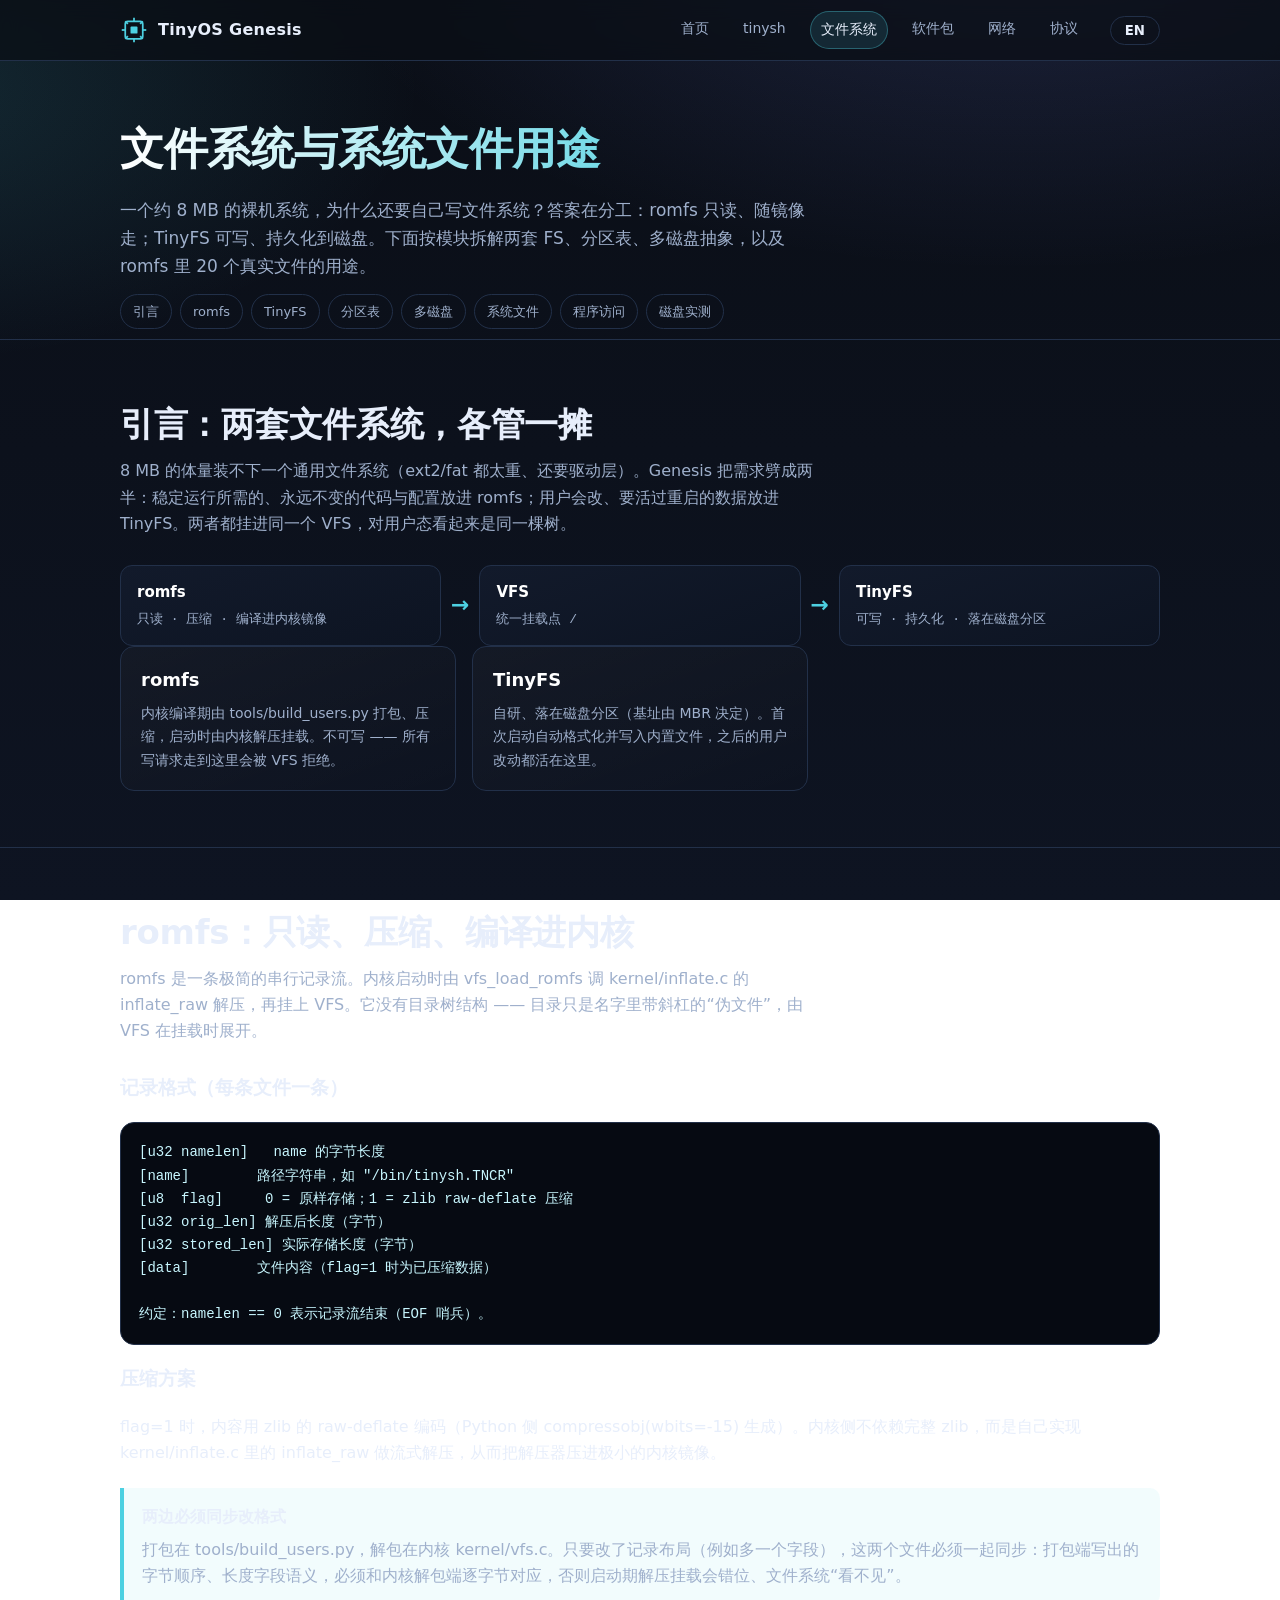
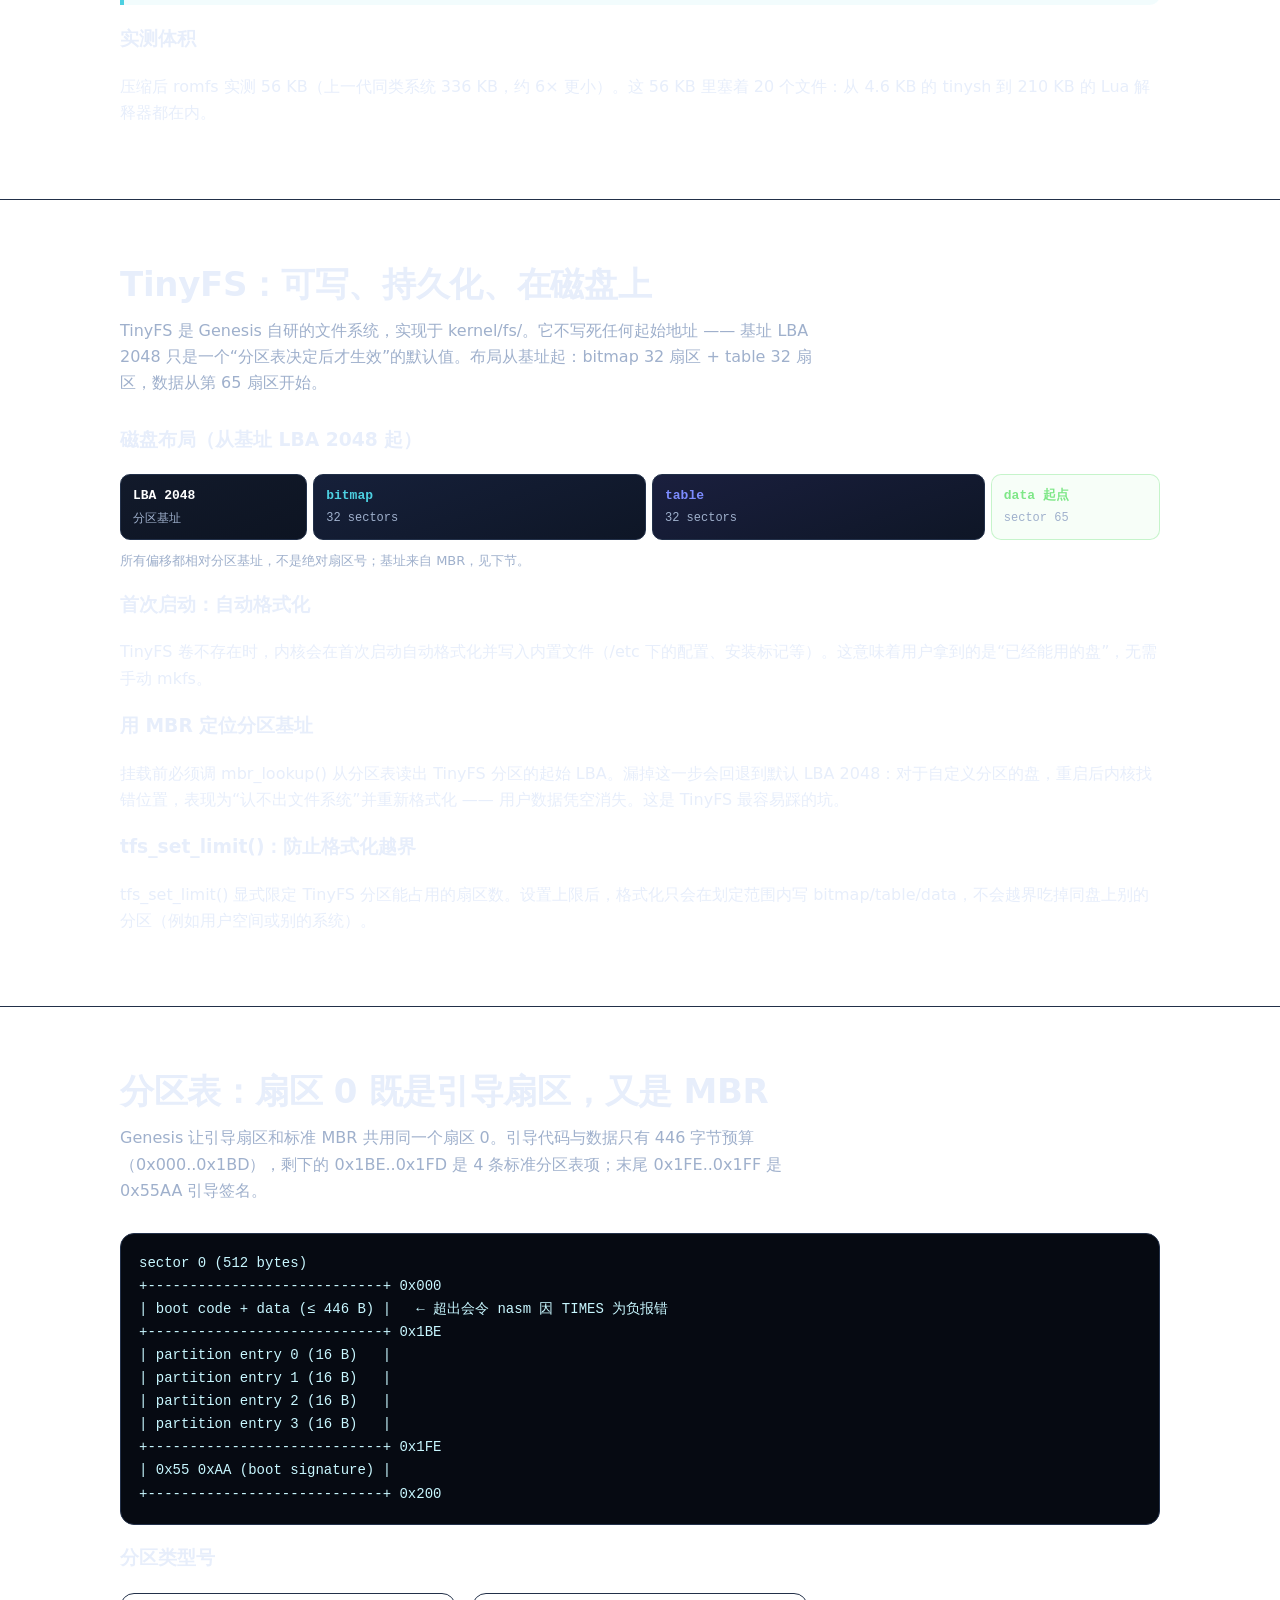
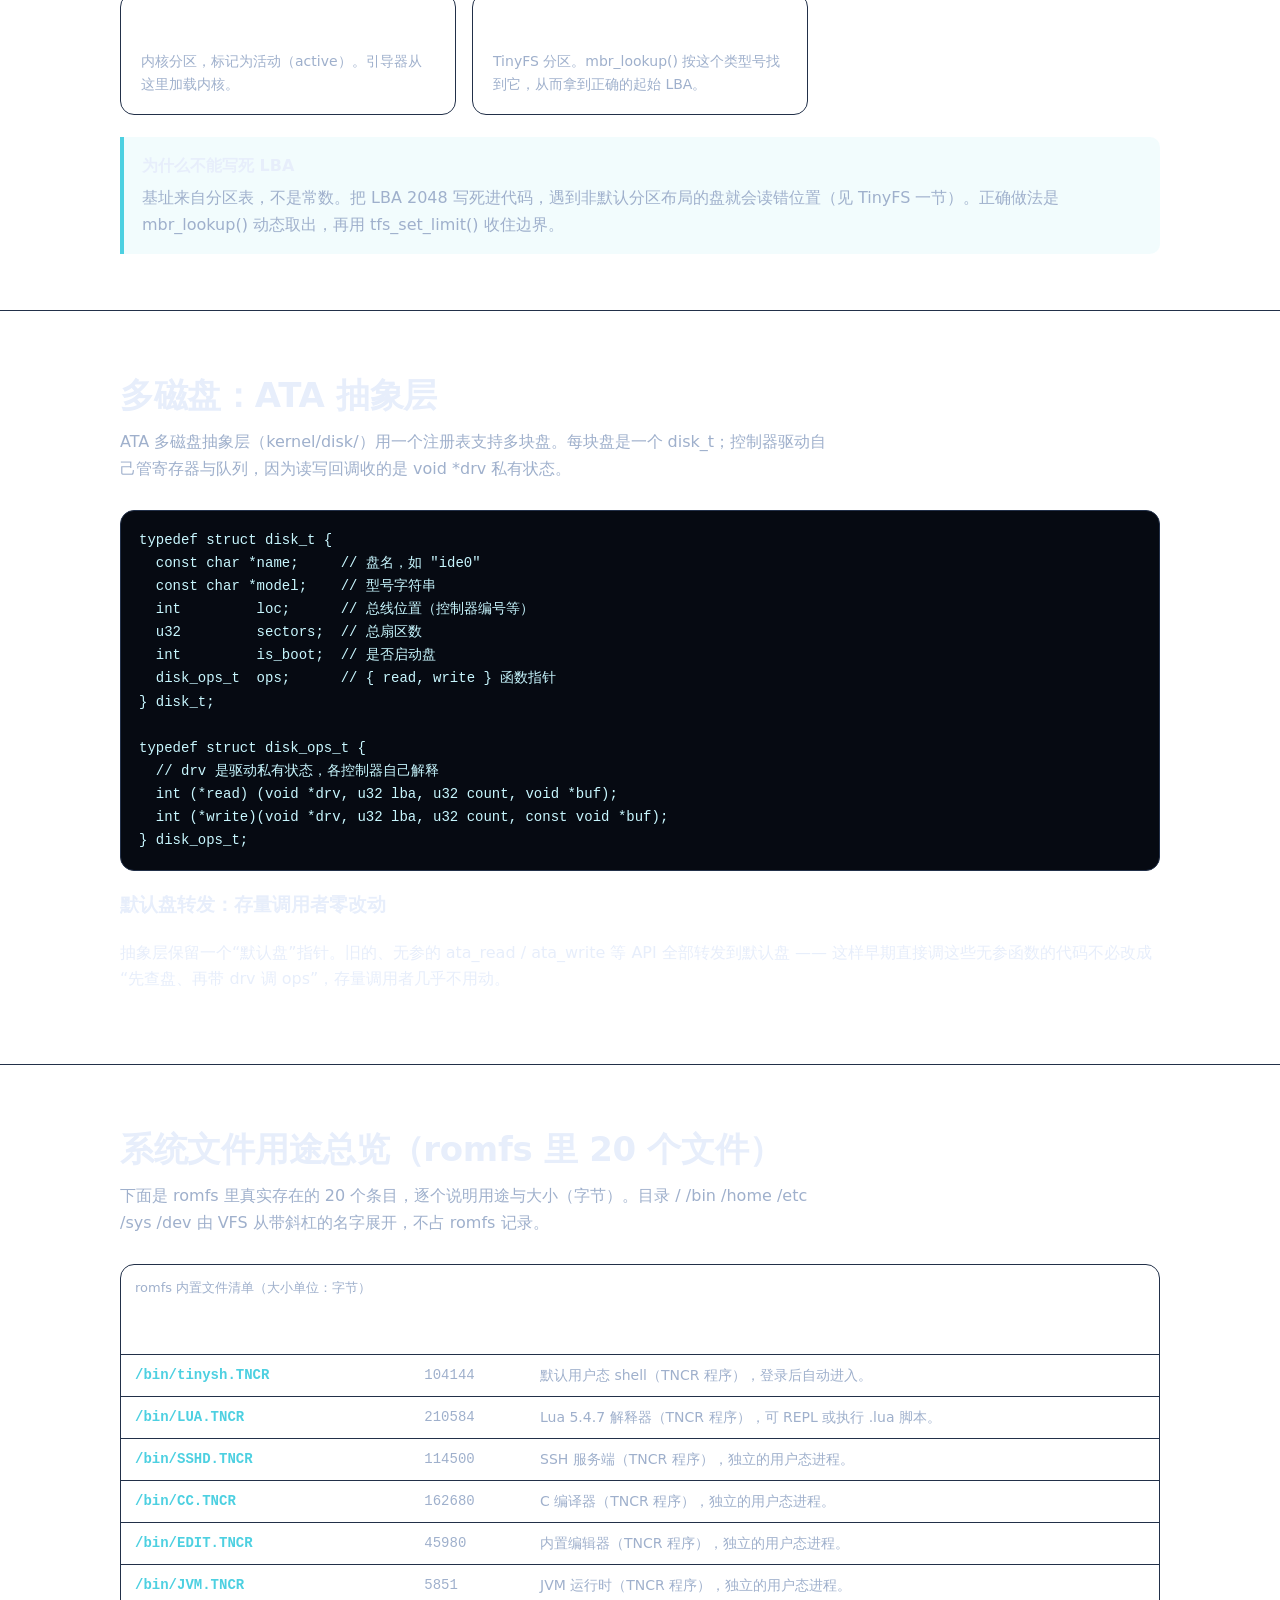
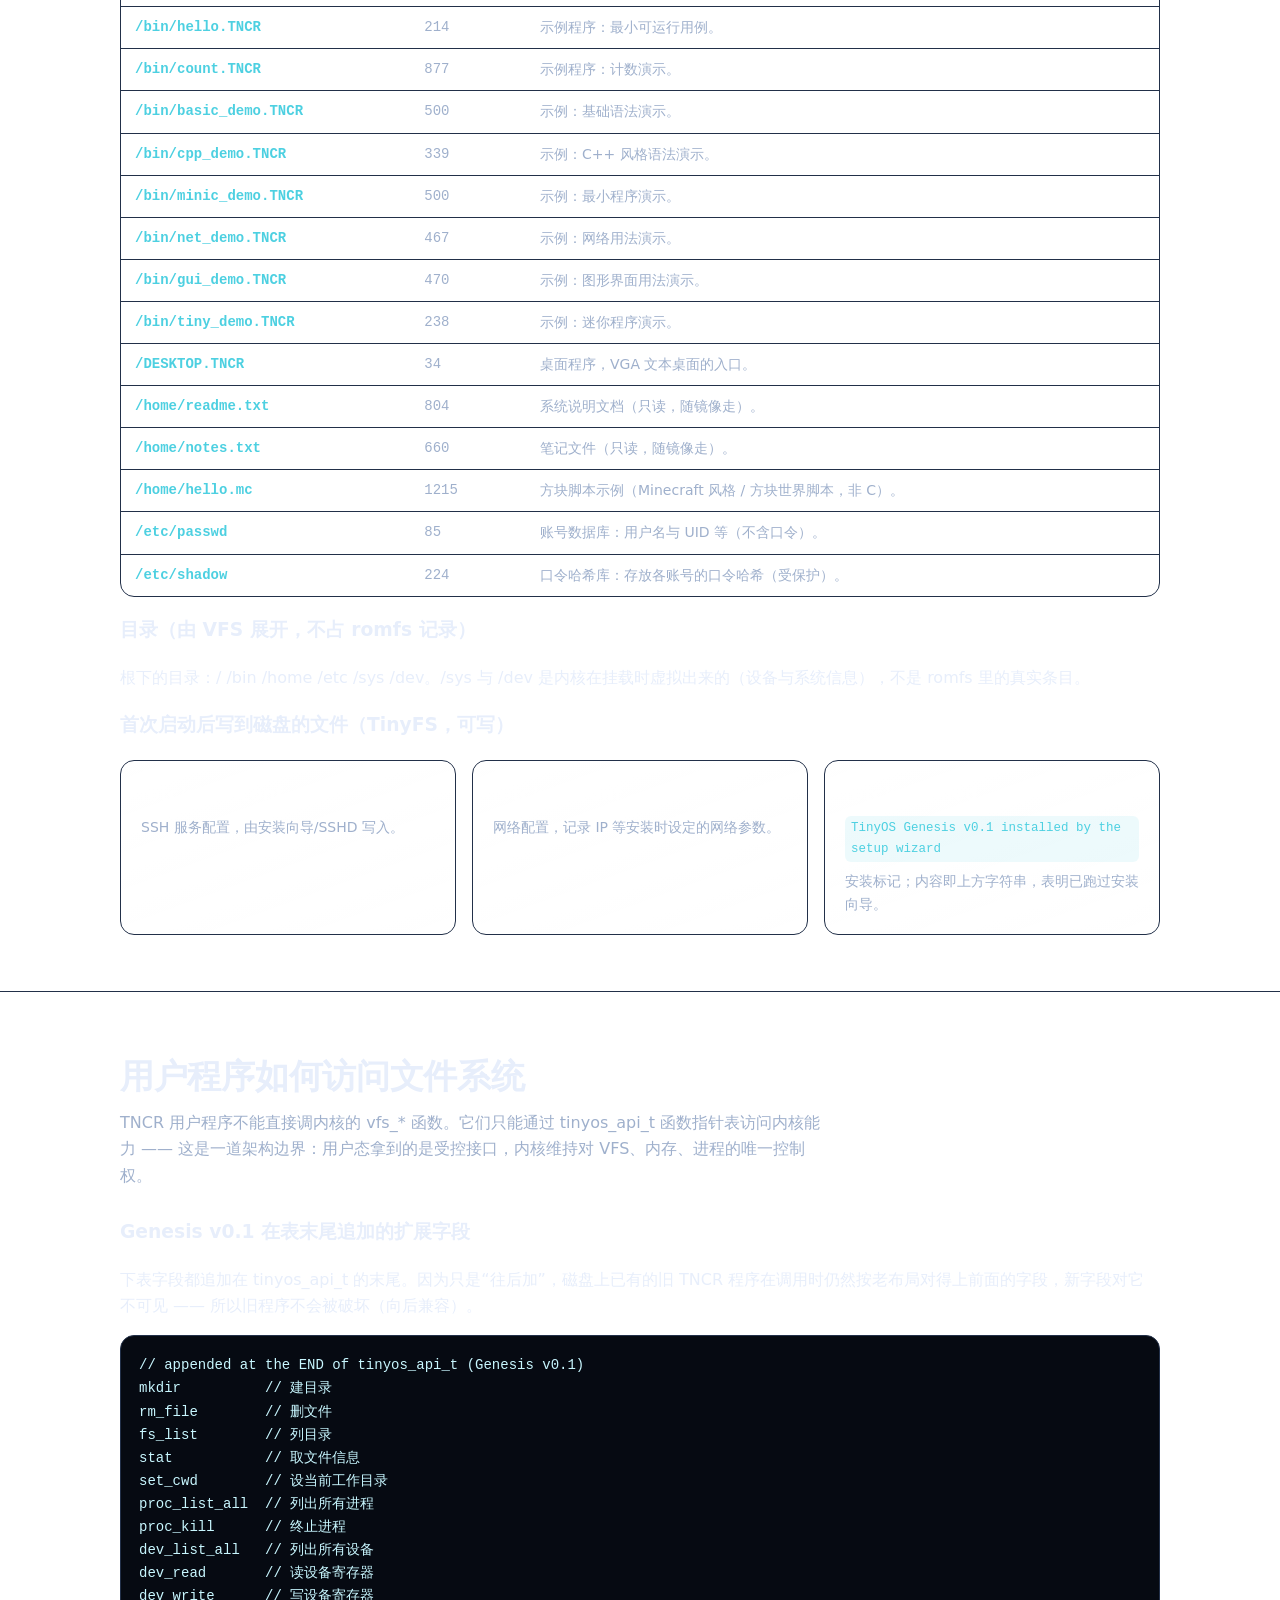
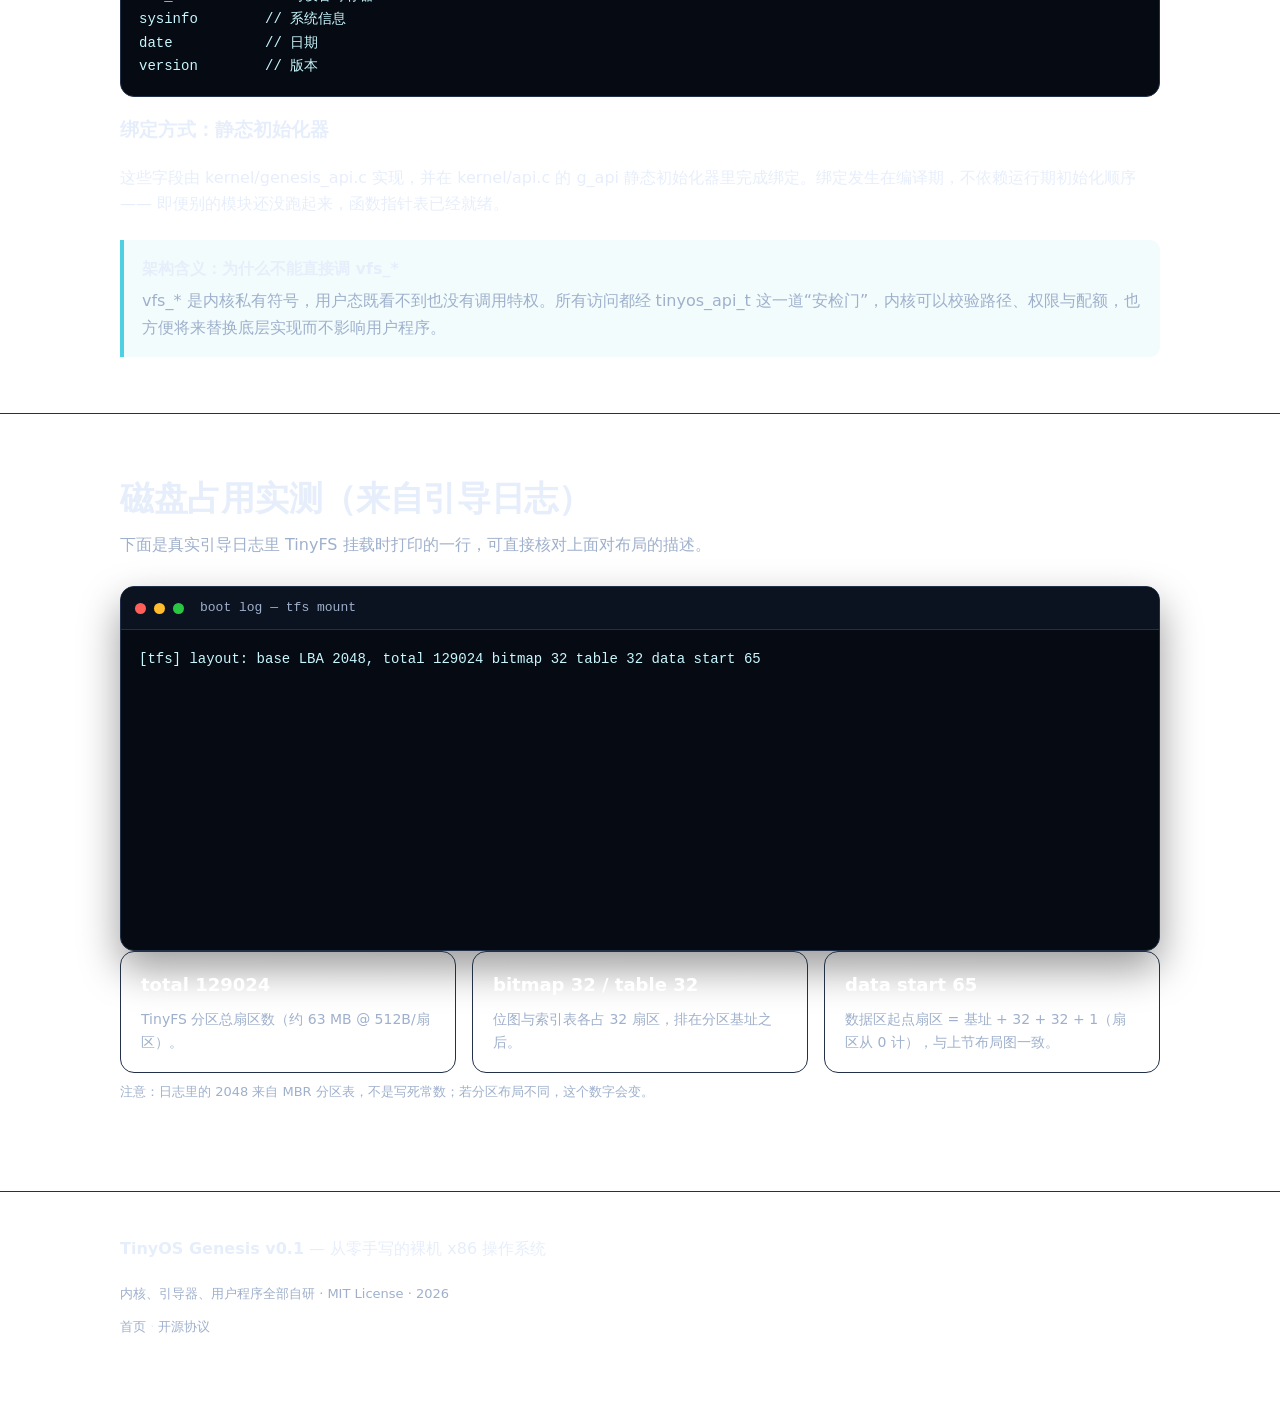
==== commit aefcab1b: "feat(site): interactive package list with per-package detail The package inventory was a static tabl" ====
--- a/filesystem.html
+++ b/filesystem.html
@@ -266,7 +266,7 @@
             <tbody>
               <tr style="border-bottom:1px solid var(--line);">
                 <th scope="row" style="padding:9px 14px; text-align:left; font-family:var(--mono); color:var(--accent); font-weight:600; white-space:nowrap;">/bin/tinysh.TNCR</th>
-                <td style="padding:9px 14px; font-family:var(--mono); color:var(--muted);">46408</td>
+                <td style="padding:9px 14px; font-family:var(--mono); color:var(--muted);">104144</td>
                 <td style="padding:9px 14px; color:var(--muted);" data-zh="默认用户态 shell（TNCR 程序），登录后自动进入。" data-en="The default user-space shell (TNCR program), auto-launched after login.">默认用户态 shell（TNCR 程序），登录后自动进入。</td>
               </tr>
               <tr style="border-bottom:1px solid var(--line);">
--- a/style.css
+++ b/style.css
@@ -328,3 +328,134 @@
 .footer-links { margin: 8px 0 0; font-size: 13px; }
 .footer-links a { color: var(--muted); }
 .footer-links a:hover { color: var(--accent); }
+
+/* ============================================================
+   Package catalogue (pkgcat) — packages.html only
+   ============================================================ */
+
+.pkgcat { margin-top: 8px; }
+
+.pkg-grid {
+  list-style: none; padding: 0; margin: 0 0 20px;
+  display: grid; gap: 14px;
+  grid-template-columns: repeat(auto-fit, minmax(280px, 1fr));
+}
+
+.pkg-card {
+  display: flex; flex-direction: column; gap: 10px;
+  width: 100%; text-align: left; cursor: pointer;
+  padding: 16px 18px;
+  background: var(--panel); border: 1px solid var(--line);
+  border-radius: var(--radius); color: var(--text);
+  font: inherit;
+  transition: border-color .16s ease, transform .16s ease, background .16s ease;
+}
+.pkg-card:hover { border-color: var(--accent); transform: translateY(-2px); }
+.pkg-card:focus-visible { outline: 2px solid var(--accent); outline-offset: 3px; }
+.pkg-card.is-open { border-color: var(--accent); background: var(--panel-2); }
+
+.pkg-card-top { display: flex; align-items: center; gap: 10px; flex-wrap: wrap; }
+.pkg-name {
+  font-family: var(--mono); font-size: 17px; font-weight: 700; color: #fff;
+}
+.pkg-state {
+  font-size: 12px; font-weight: 700; white-space: nowrap;
+  padding: 2px 9px; border-radius: 999px;
+  border: 1px solid currentColor;
+}
+.pkg-ready   .pkg-state { color: var(--good); }
+.pkg-index   .pkg-state { color: var(--accent); }
+.pkg-planned .pkg-state { color: var(--warn); }
+
+.pkg-desc { color: var(--muted); font-size: 14px; line-height: 1.6; }
+.pkg-meta {
+  display: flex; align-items: center; gap: 8px; flex-wrap: wrap;
+  margin-top: auto; padding-top: 4px;
+  font-size: 13px; color: var(--accent); font-weight: 600;
+}
+.pkg-dots { color: var(--muted); }
+
+/* ---- detail panel ---- */
+.pkg-detail {
+  margin: 4px 0 8px; padding: 22px 24px;
+  background: var(--panel); border: 1px solid var(--line);
+  border-left: 3px solid var(--accent);
+  border-radius: var(--radius);
+}
+.pkg-detail[hidden] { display: none; }
+
+.pkg-detail-head {
+  display: flex; align-items: flex-start; justify-content: space-between;
+  gap: 14px; margin-bottom: 16px;
+}
+.pkg-detail-head > div { display: flex; align-items: center; gap: 10px; flex-wrap: wrap; }
+.pkg-detail-name {
+  font-family: var(--mono); font-size: 20px; font-weight: 700; color: #fff;
+}
+.pkg-close {
+  flex: none; width: 32px; height: 32px; line-height: 1;
+  font-size: 22px; cursor: pointer; color: var(--muted);
+  background: transparent; border: 1px solid var(--line); border-radius: 8px;
+  transition: color .16s ease, border-color .16s ease;
+}
+.pkg-close:hover { color: #fff; border-color: var(--accent); }
+.pkg-close:focus-visible { outline: 2px solid var(--accent); outline-offset: 2px; }
+
+.pkg-facts { width: 100%; border-collapse: collapse; margin: 0 0 18px; font-size: 14px; }
+.pkg-facts th, .pkg-facts td {
+  text-align: left; padding: 7px 10px; border-bottom: 1px solid var(--line);
+  vertical-align: top;
+}
+.pkg-facts th { color: var(--muted); font-weight: 600; width: 34%; }
+.pkg-facts td { color: var(--text); }
+.pkg-facts code { font-family: var(--mono); font-size: 13px; color: #c8f7ff; }
+.pkg-sha { word-break: break-all; }
+.pkg-flag {
+  font-size: 11px; font-weight: 700; color: var(--warn);
+  border: 1px solid currentColor; border-radius: 999px; padding: 1px 7px;
+}
+
+/* ---- tabs ---- */
+.pkg-tabs { display: flex; gap: 8px; margin: 0 0 14px; flex-wrap: wrap; }
+.pkg-tab {
+  font: inherit; font-size: 14px; font-weight: 600; cursor: pointer;
+  padding: 7px 15px; color: var(--muted);
+  background: transparent; border: 1px solid var(--line); border-radius: 999px;
+  transition: color .16s ease, border-color .16s ease, background .16s ease;
+}
+.pkg-tab:hover { color: var(--text); border-color: var(--accent); }
+.pkg-tab.is-on {
+  color: var(--bg); background: var(--accent); border-color: var(--accent);
+}
+.pkg-tab:focus-visible { outline: 2px solid var(--accent); outline-offset: 2px; }
+
+.pkg-tabpanel { display: none; }
+.pkg-tabpanel.is-on { display: block; }
+.pkg-tabpanel p { color: var(--muted); line-height: 1.75; margin: 0 0 12px; }
+
+.pkg-files-note { font-size: 13px; color: var(--accent); font-weight: 600; }
+.pkg-files { width: 100%; border-collapse: collapse; font-size: 13px; }
+.pkg-files th, .pkg-files td {
+  text-align: left; padding: 8px 10px;
+  border-bottom: 1px solid var(--line); vertical-align: top;
+}
+.pkg-files thead th { color: #fff; background: rgba(255,255,255,.03); }
+.pkg-files tbody th { font-weight: 500; }
+.pkg-files tbody th code { font-family: var(--mono); color: var(--accent); font-size: 12px; }
+.pkg-files .num { text-align: right; font-family: var(--mono); color: var(--text); white-space: nowrap; }
+.pkg-files td:last-child { color: var(--muted); }
+
+@media (max-width: 640px) {
+  .pkg-facts th { width: auto; }
+  .pkg-facts tr { display: block; padding: 6px 0; border-bottom: 1px solid var(--line); }
+  .pkg-facts th, .pkg-facts td { display: block; border: 0; padding: 2px 0; }
+  .pkg-files, .pkg-files tbody, .pkg-files tr, .pkg-files td, .pkg-files th { display: block; }
+  .pkg-files thead { display: none; }
+  .pkg-files tr { padding: 8px 0; border-bottom: 1px solid var(--line); }
+  .pkg-files .num { text-align: left; }
+}
+
+@media (prefers-reduced-motion: reduce) {
+  .pkg-card { transition: none; }
+  .pkg-card:hover { transform: none; }
+}
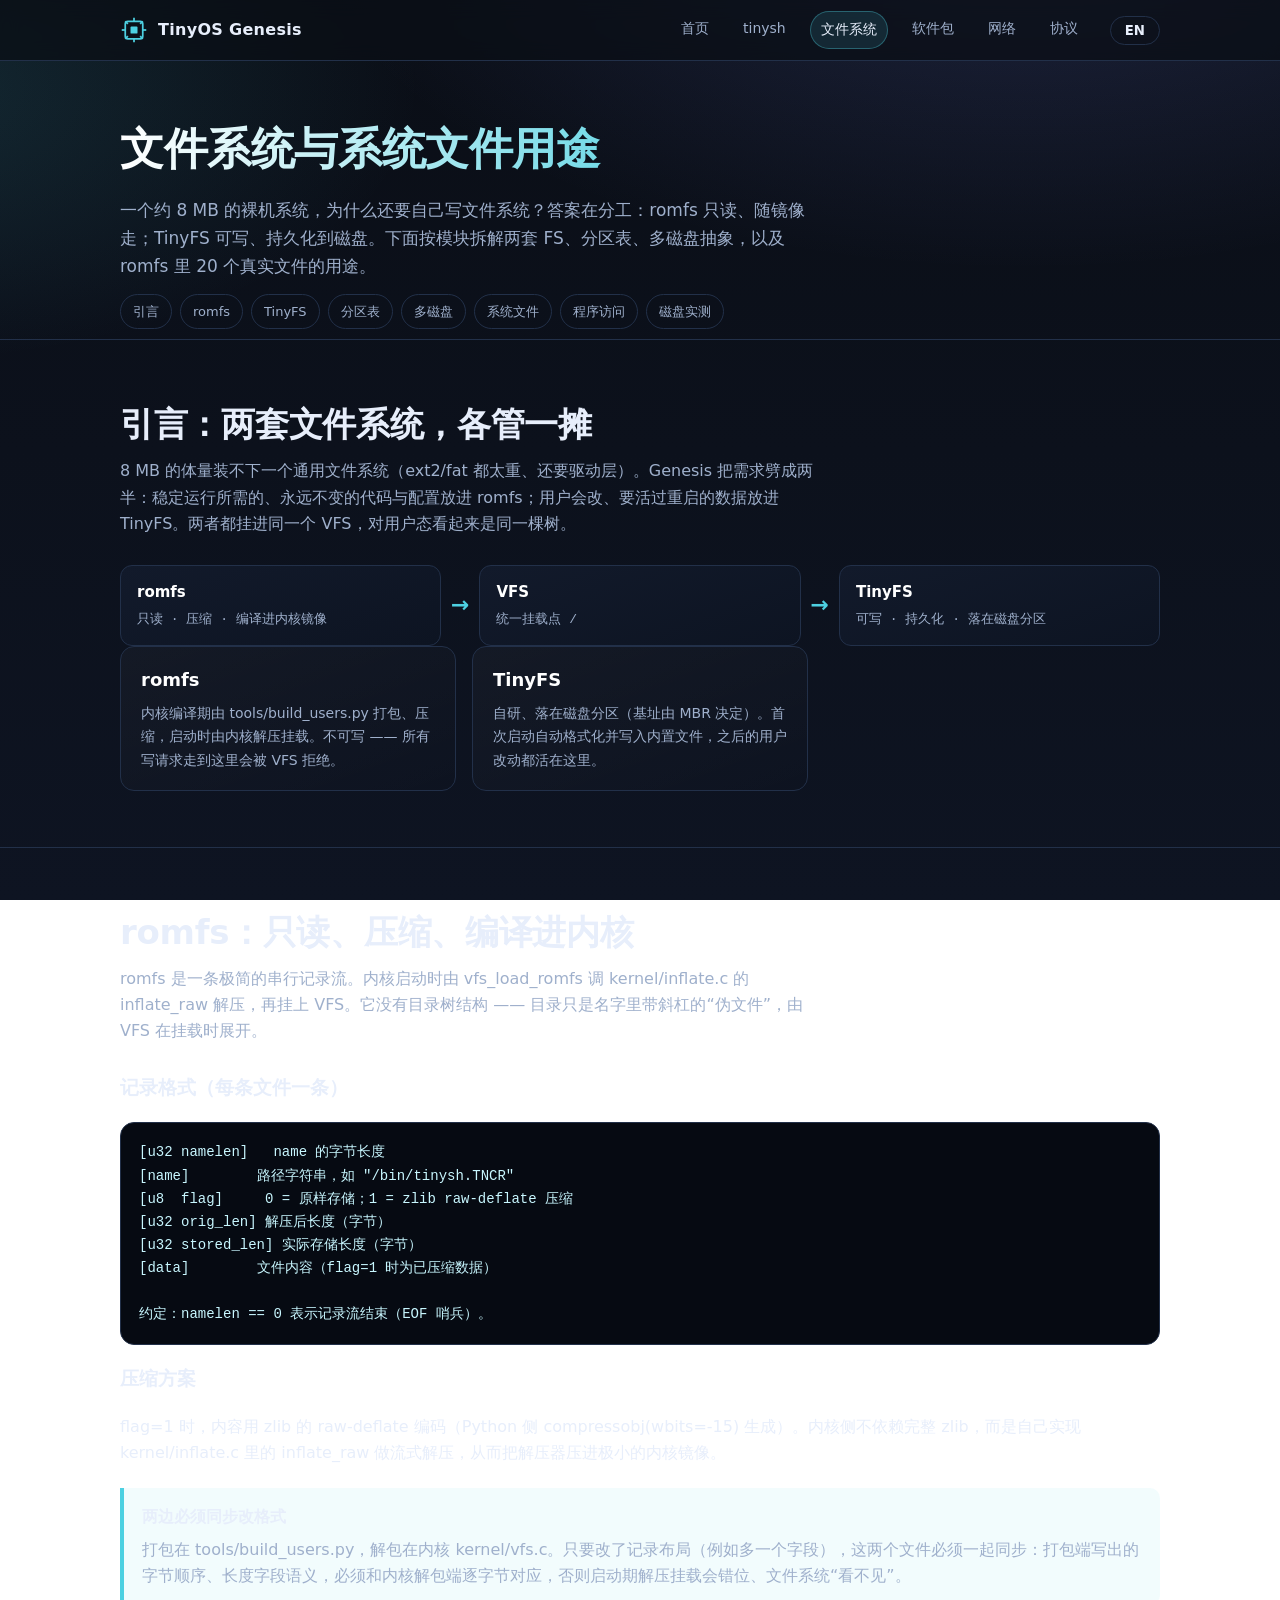
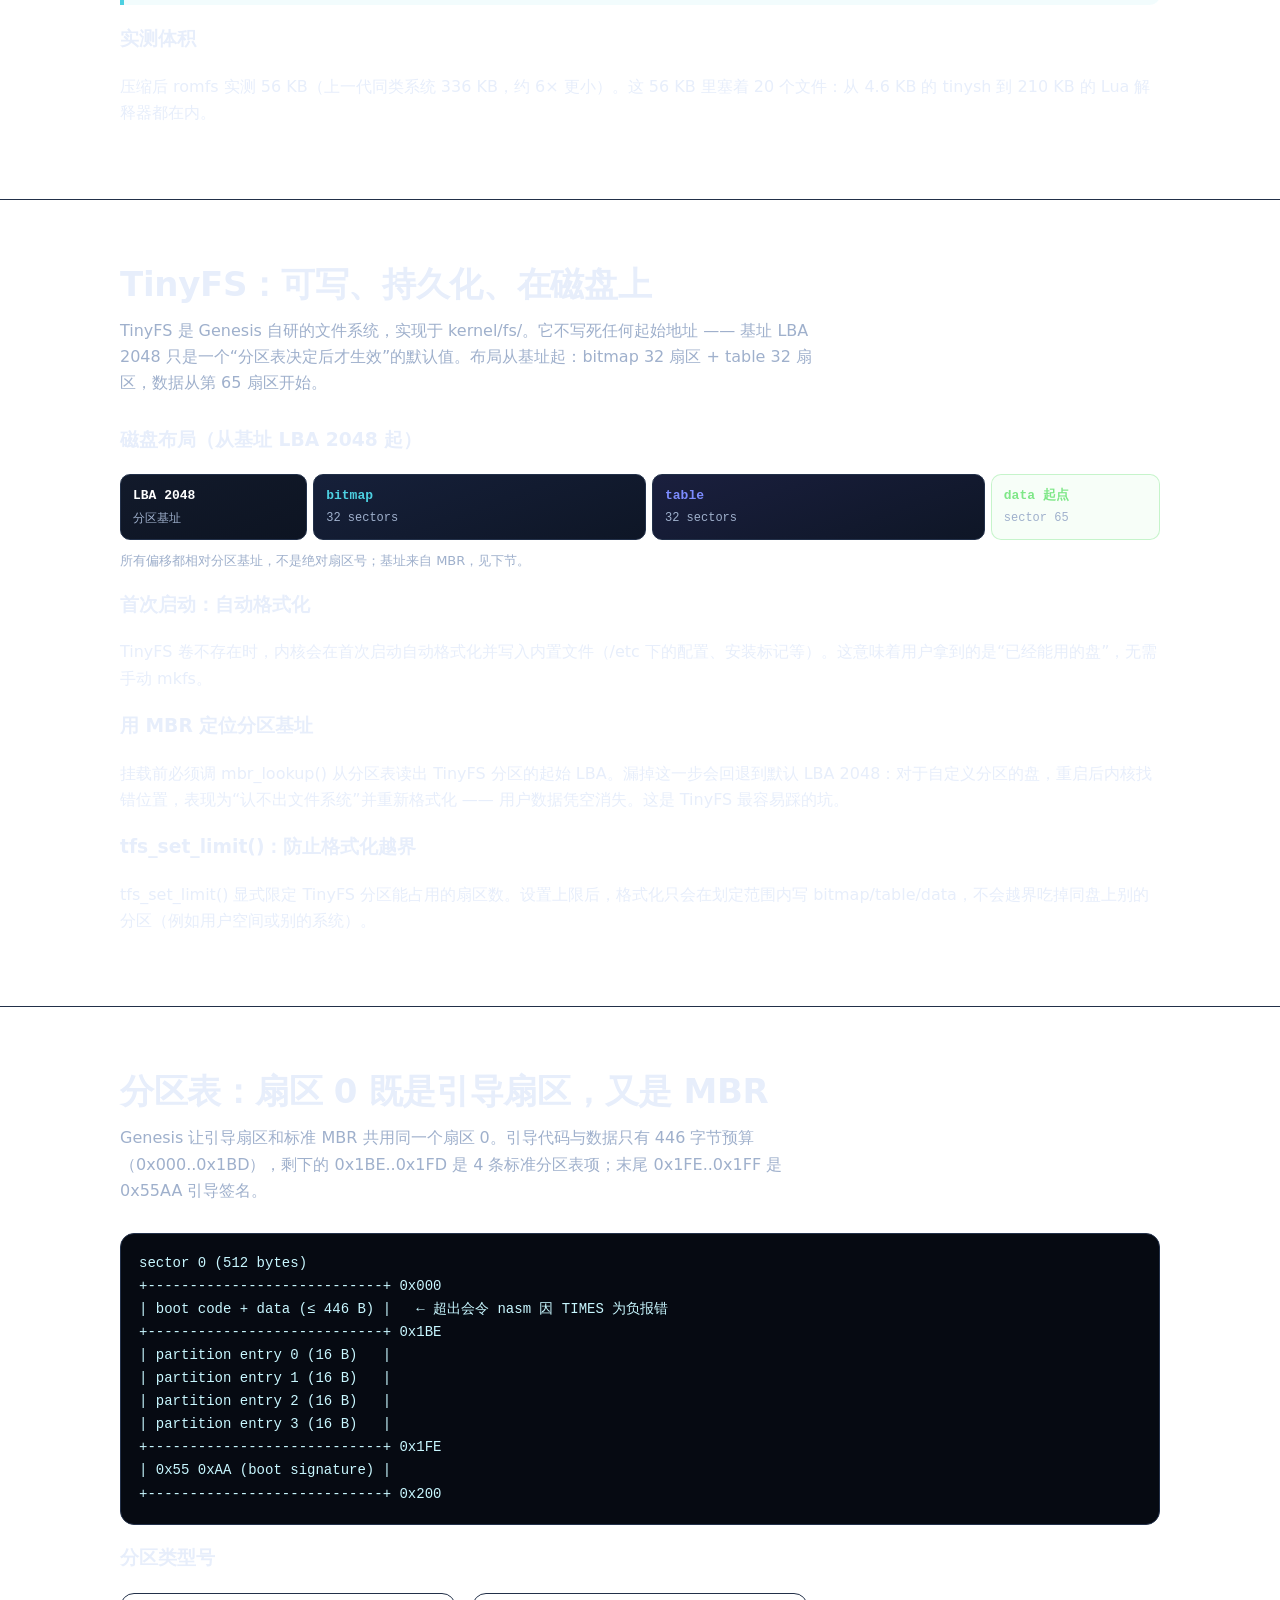
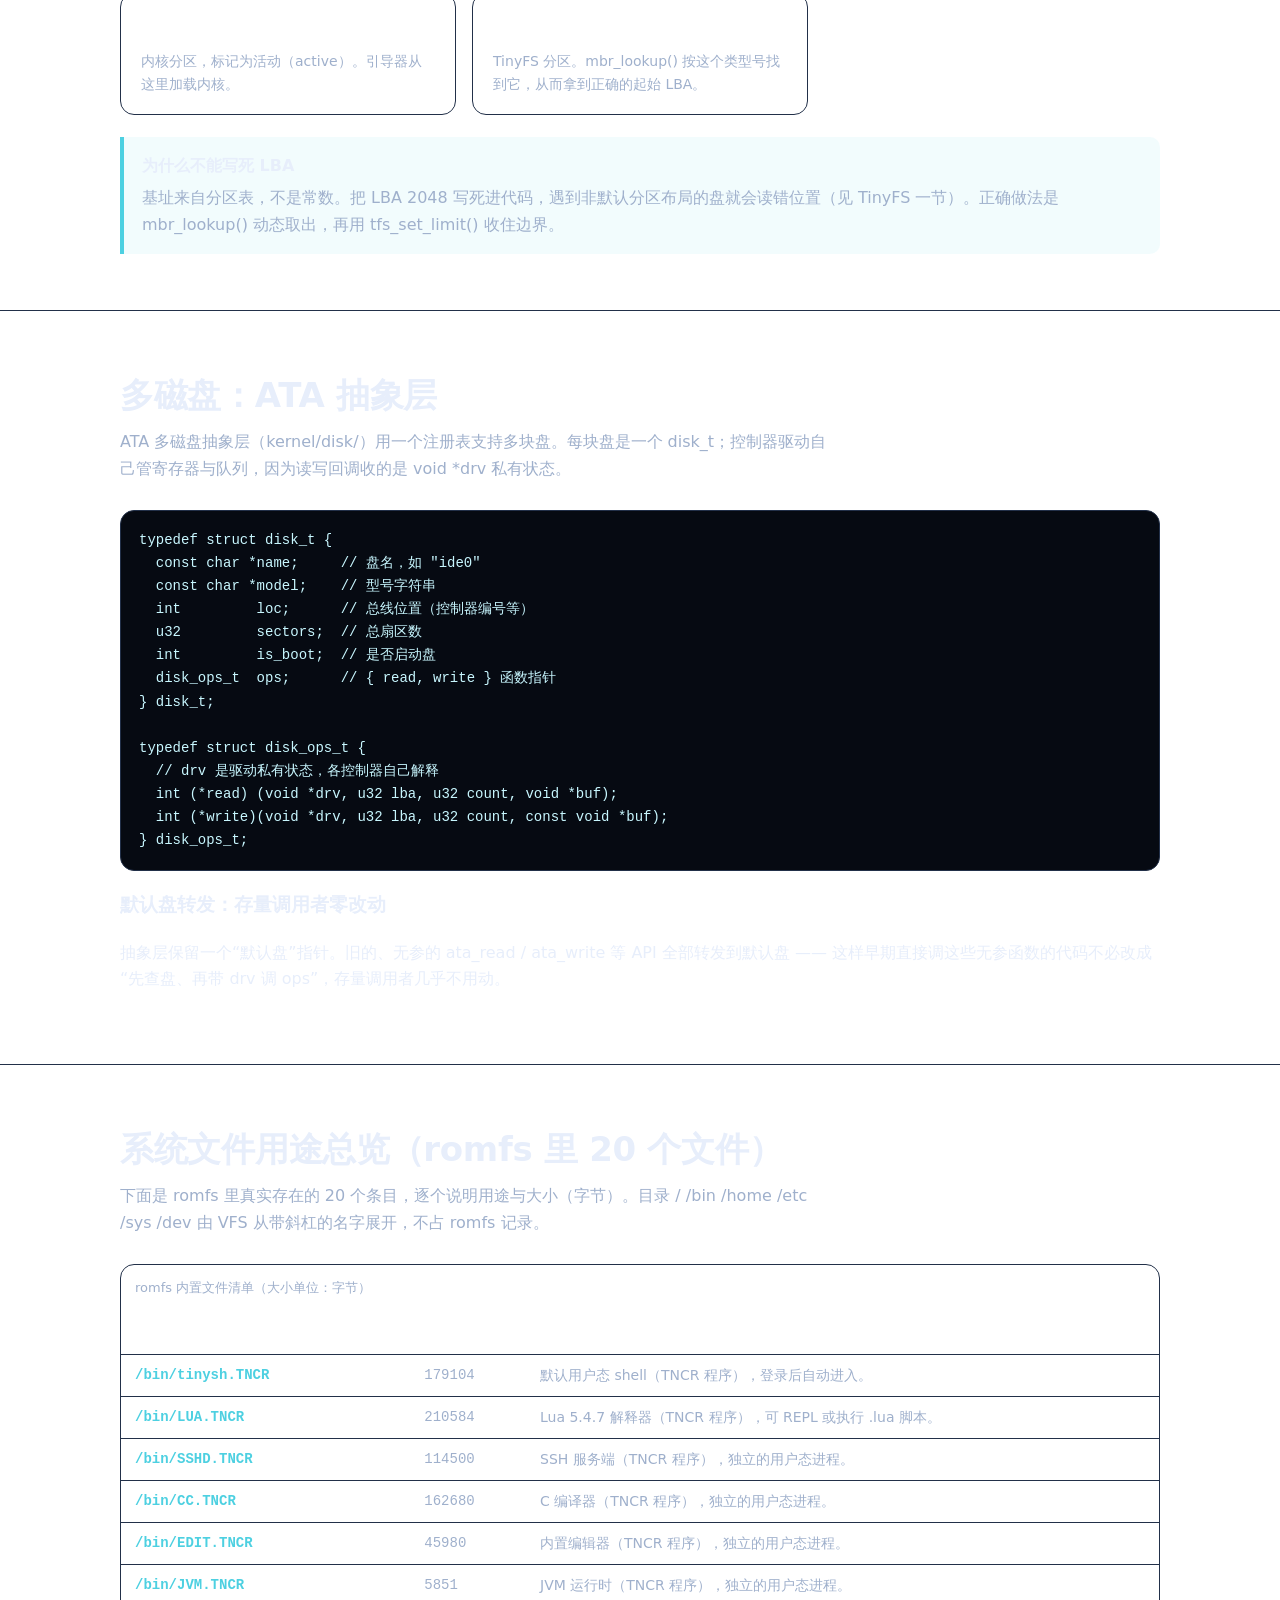
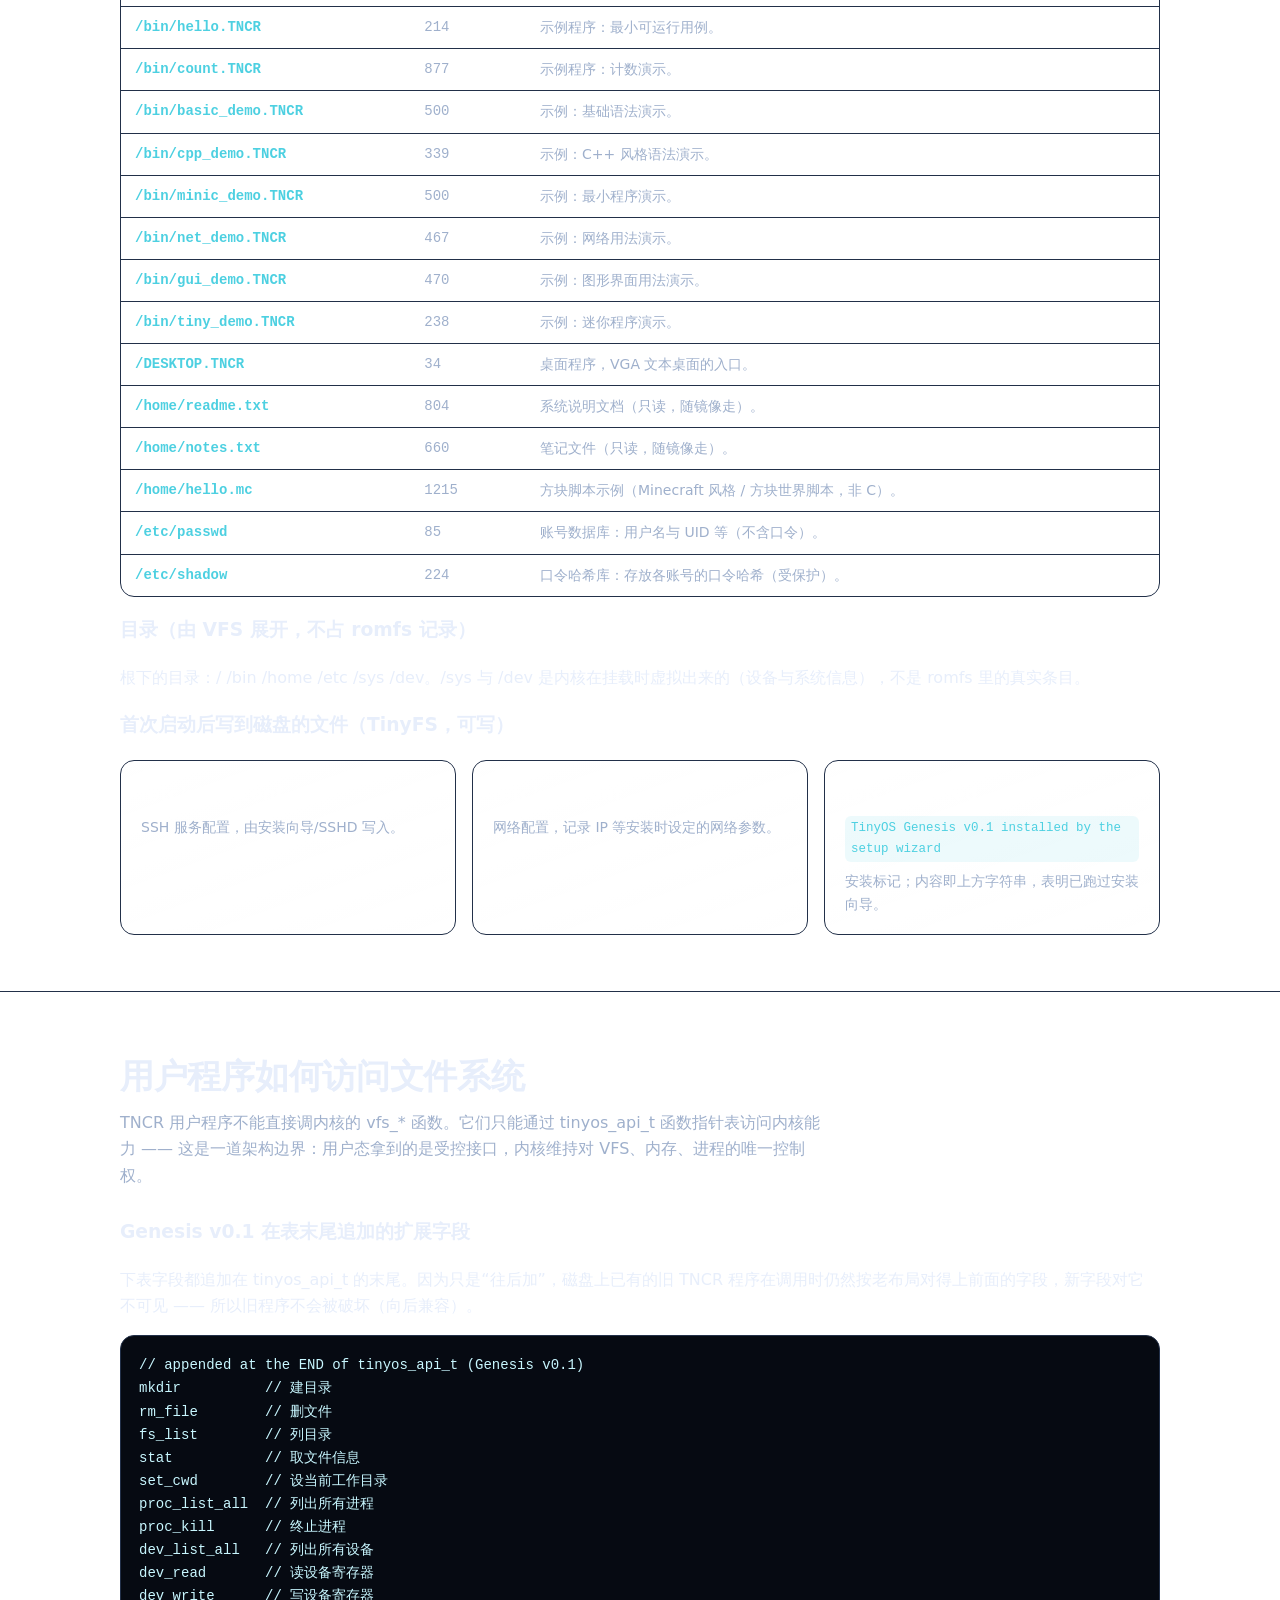
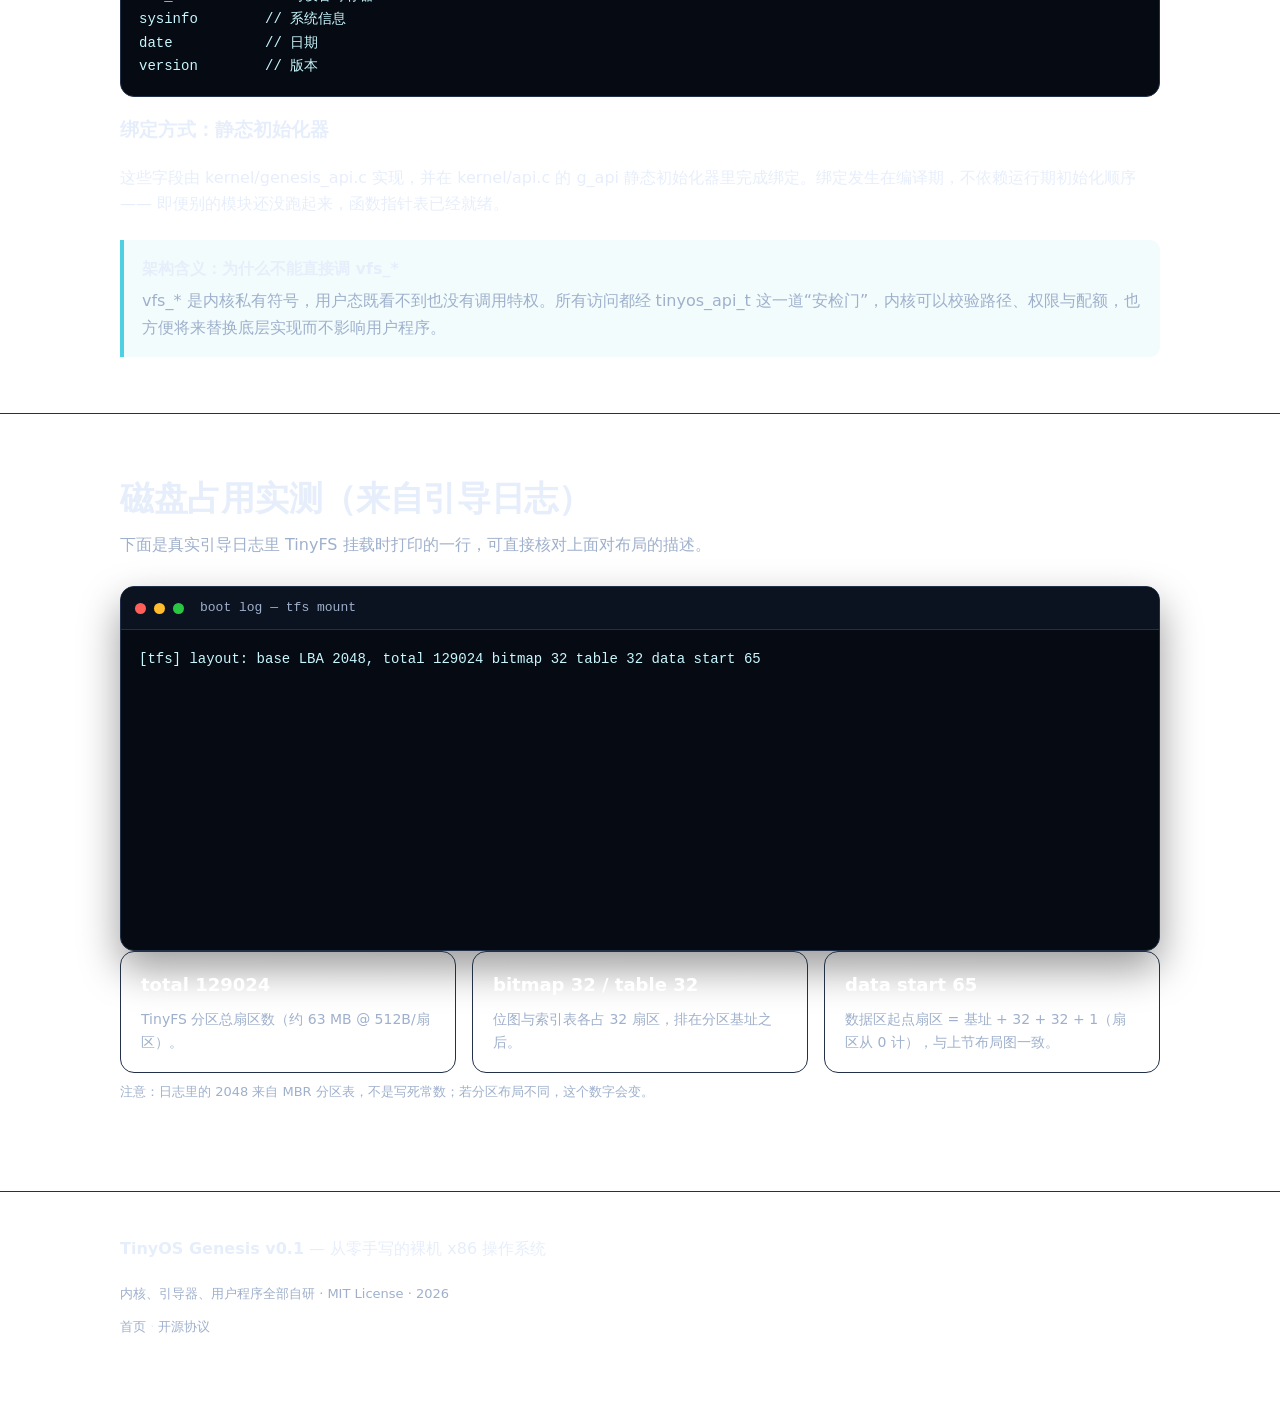
==== commit c37c136f: "docs(site): sync pkg copy + package list with the real implementation The site still described pkg a" ====
--- a/filesystem.html
+++ b/filesystem.html
@@ -266,7 +266,7 @@
             <tbody>
               <tr style="border-bottom:1px solid var(--line);">
                 <th scope="row" style="padding:9px 14px; text-align:left; font-family:var(--mono); color:var(--accent); font-weight:600; white-space:nowrap;">/bin/tinysh.TNCR</th>
-                <td style="padding:9px 14px; font-family:var(--mono); color:var(--muted);">104144</td>
+                <td style="padding:9px 14px; font-family:var(--mono); color:var(--muted);">179104</td>
                 <td style="padding:9px 14px; color:var(--muted);" data-zh="默认用户态 shell（TNCR 程序），登录后自动进入。" data-en="The default user-space shell (TNCR program), auto-launched after login.">默认用户态 shell（TNCR 程序），登录后自动进入。</td>
               </tr>
               <tr style="border-bottom:1px solid var(--line);">
--- a/style.css
+++ b/style.css
@@ -127,6 +127,8 @@
 .btn-primary:hover { text-decoration: none; filter: brightness(1.08); }
 .btn-ghost { border-color: var(--line); color: var(--text); }
 .btn-ghost:hover { border-color: var(--accent); color: var(--accent); text-decoration: none; }
+.btn-bilibili { border-color: #FB7299; color: #FB7299; background: transparent; }
+.btn-bilibili:hover { border-color: #FB7299; color: #fff; background: #FB7299; text-decoration: none; }
 
 .hero-facts { display: flex; gap: 22px; flex-wrap: wrap; list-style: none; padding: 0; margin: 0; }
 .hero-facts li { display: flex; flex-direction: column; }
